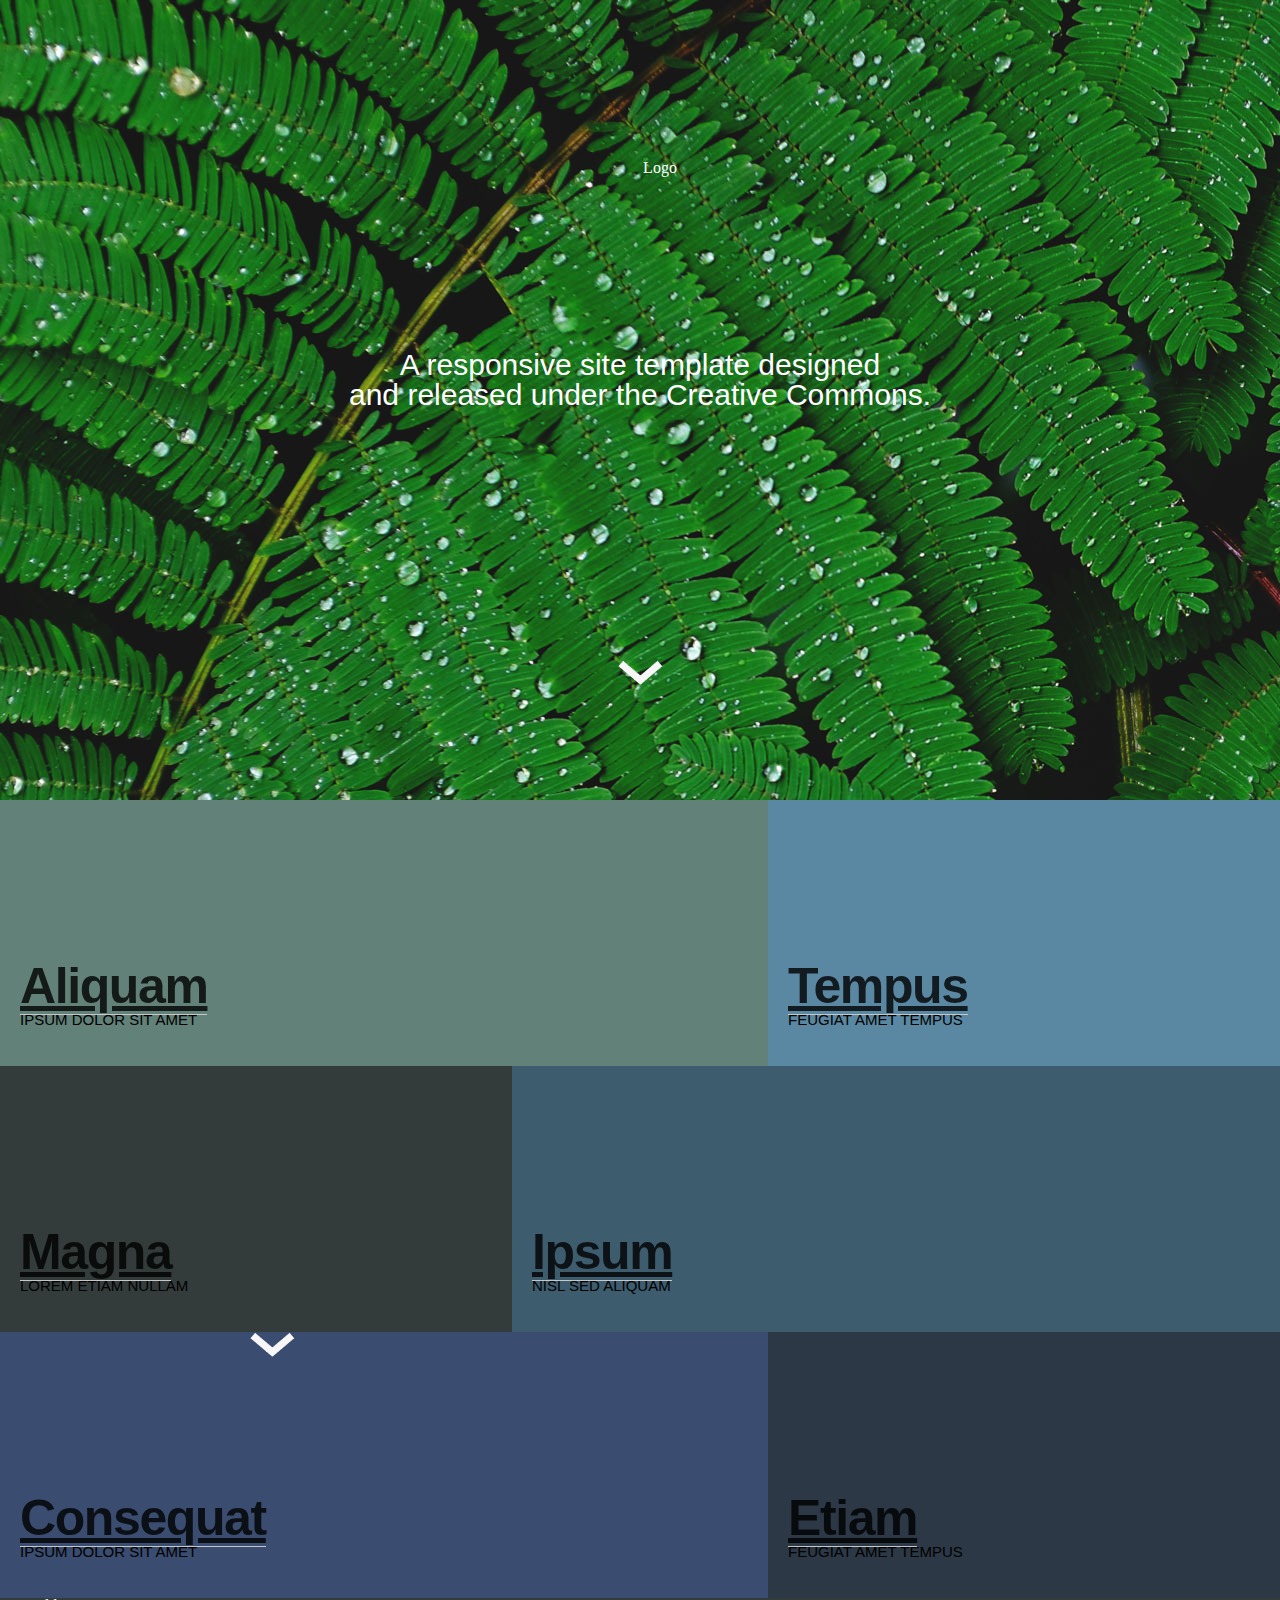
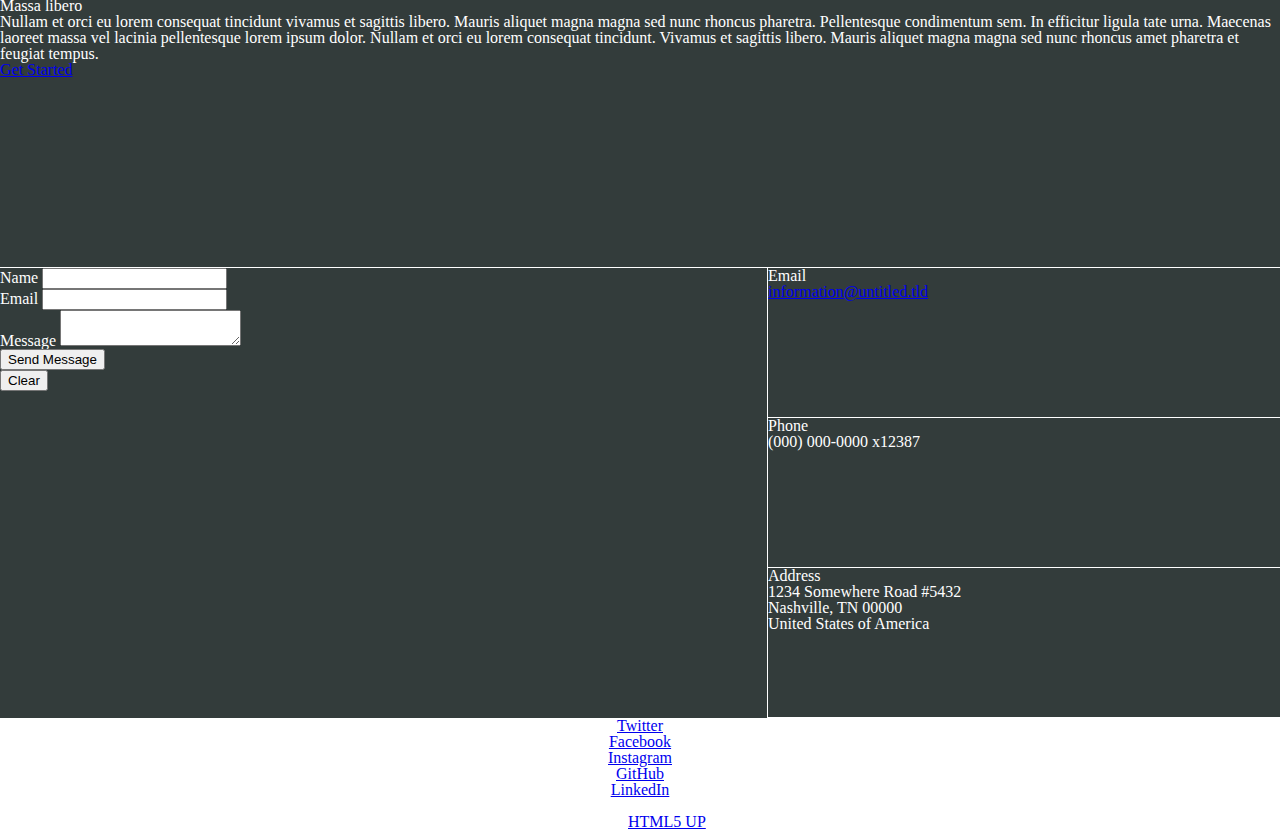
==== index.html @ 09686b2f "changed info and contact" ====
<!DOCTYPE HTML>
<!--
	Forty by HTML5 UP
	html5up.net | @ajlkn
	Free for personal and commercial use under the CCA 3.0 license (html5up.net/license)
-->
<html>
	<head>
		<title>index</title>

		
		<link rel="stylesheet" href="assets/css/main.css" />
		
	</head>
	<body>

		<!-- Wrapper -->
			<div id="wrapper">

				<!-- Banner -->
					<div class='home'>
					
					<section id="banner">
						<div class="inner">
							<header class="major">
								<h1>Logo</h1>
							</header>
							<div class="content">
								<p>A responsive site template designed <br />
								and released under the Creative Commons.</p>
								
							</div>
							<div class="arrow">
								<a href="#portfolio"><img src="assets/images/arrow.png" alt="arrow" style="width:45px;"></a>
							</div>
						</div>
					</section>
					</div>

				<!-- Main -->
					<div id="main">

						<!-- One -->
						
							<section id="one" class="tiles">
								<article >
									<div id="portfolio" class="image01 large">
									<header class="major">
										<h3><a href="landing.html" class="link">Aliquam</a></h3>
										<p>Ipsum dolor sit amet</p>
									</header>
									</div>
								</article>
								<article>
									<div class="image02 small">
									<header class="major">
										<h3><a href="landing.html" class="link">Tempus</a></h3>
										<p>feugiat amet tempus</p>
									</header>
									</div>
								</article>
								<article>
									<div class="image03 small">
									<header class="major">
										<h3><a href="landing.html" class="link">Magna</a></h3>
										<p>Lorem etiam nullam</p>
									</header>
									</div>
								</article>
								<article>
									<div class="image04 large">
									<header class="major">
										<h3><a href="landing.html" class="link">Ipsum</a></h3>
										<p>Nisl sed aliquam</p>
									</header>
									</div>
								</article>
								<article>
									<div class="image05 large">
									<header class="major">
										<h3><a href="landing.html" class="link">Consequat</a></h3>
										<p>Ipsum dolor sit amet</p>
									</header>
									<div class="arrow-portfolio">
										<a href="#contact"><img src="assets/images/arrow.png" alt="arrow" style="width:45px;"></a>
									</div>
									</div>
								</article>
								<article>
									<div class="image06 small">
									<header class="major">
										<h3><a href="landing.html" class="link">Etiam</a></h3>
										<p>Feugiat amet tempus</p>
									</header>
									</div>

								</article>
							</section>
						

						<!-- Two -->
							<section class="info">
								<div >
									<header>
										<h2 id="contact">Massa libero</h2>
									</header>
									<p id="contact">Nullam et orci eu lorem consequat tincidunt vivamus et sagittis libero. Mauris aliquet magna magna sed nunc rhoncus pharetra. Pellentesque condimentum sem. In efficitur ligula tate urna. Maecenas laoreet massa vel lacinia pellentesque lorem ipsum dolor. Nullam et orci eu lorem consequat tincidunt. Vivamus et sagittis libero. Mauris aliquet magna magna sed nunc rhoncus amet pharetra et feugiat tempus.</p>
									<ul class="actions">
										<li><a href="landing.html" class="button next">Get Started</a></li>
									</ul>
								</div>
							</section>

					</div>

				<!-- Contact -->
					<section >
						<div>
							<section id="contact">
								<div class="contact">
									<form method="post" action="#">
										<div class="field half first">
											<label for="name">Name</label>
											<input type="text" name="name" id="name" />
										</div>
										<div class="field half">
											<label for="email">Email</label>
											<input type="text" name="email" id="email" />
										</div>
										<div class="field">
											<label for="message">Message</label>
											<textarea name="message" id="message"></textarea>
										</div>
										<ul class="actions">
											<li><input type="submit" value="Send Message" class="special" /></li>
											<li><input type="reset" value="Clear" /></li>
										</ul>
									</form>
								</div>
							</section>
							<section class="split">
								<section>
									<div class="contact-method">
										<span class="icon alt fa-envelope"></span>
										<h3>Email</h3>
										<a href="#">information@untitled.tld</a>
									</div>
								</section>
								<section>
									<div class="contact-method">
										<span class="icon alt fa-phone"></span>
										<h3>Phone</h3>
										<span>(000) 000-0000 x12387</span>
									</div>
								</section>
								<section>
									<div class="contact-method">
										<span class="icon alt fa-home"></span>
										<h3>Address</h3>
										<span>1234 Somewhere Road #5432<br />
										Nashville, TN 00000<br />
										United States of America</span>
									</div>
								</section>
							</section>
						</div>
					</section>

				<!-- Footer -->
					<footer id="footer">
						<div class="inner">
							<ul class="icons">
								<li><a href="#" class="icon alt fa-twitter"><span class="label">Twitter</span></a></li>
								<li><a href="#" class="icon alt fa-facebook"><span class="label">Facebook</span></a></li>
								<li><a href="#" class="icon alt fa-instagram"><span class="label">Instagram</span></a></li>
								<li><a href="#" class="icon alt fa-github"><span class="label">GitHub</span></a></li>
								<li><a href="#" class="icon alt fa-linkedin"><span class="label">LinkedIn</span></a></li>
							</ul>
							<ul class="copyright">
								<li>&copy; Untitled</li><li>Design: <a href="https://html5up.net">HTML5 UP</a></li>
							</ul>
						</div>
					</footer>

			</div>

		<!-- Scripts -->
			<script src="assets/js/jquery.min.js"></script>
			<script src="assets/js/jquery.scrolly.min.js"></script>
			<script src="assets/js/jquery.scrollex.min.js"></script>
			<script src="assets/js/skel.min.js"></script>
			<script src="assets/js/util.js"></script>
			<!--[if lte IE 8]><script src="assets/js/ie/respond.min.js"></script><![endif]-->
			<script src="assets/js/main.js"></script>

	</body>
</html>
---- assets/css/main.css ----
html, body, div, span, applet, object, iframe, h1, h2, h3, h4, h5, h6, p, blockquote, pre, a, abbr, acronym, address, big, cite, code, del, dfn, em, img, ins, kbd, q, s, samp, small, strike, strong, sub, sup, tt, var, b, u, i, center, dl, dt, dd, ol, ul, li, fieldset, form, label, legend, table, caption, tbody, tfoot, thead, tr, th, td, article, aside, canvas, details, embed, figure, figcaption, footer, header, hgroup, menu, nav, output, ruby, section, summary, time, mark, audio, video {
		margin: 0;
		padding: 0;
		border: 0;
		font-size: 100%;
		font: inherit;
		
	}

	article, aside, details, figcaption, figure, footer, header, hgroup, menu, nav, section {
		display: block;
	}

	body {
		line-height: 1;

	}

	ol, ul {
		list-style: none;
	}

	blockquote, q {
		quotes: none;
	}

	blockquote:before, blockquote:after, q:before, q:after {
		content: '';
		content: none;
	}

	table {
		border-collapse: collapse;
		border-spacing: 0;
	}
	.home {
		width: 100%;
		height:800px;
		float:left;
		background-image:url("../images/pichome.jpg")
	}

	.small{
		width:40%;
		position: relative; 
				float: left;
		height:266px;
   }
   .major { 
   position: absolute; 
   top: 140px;  
   width: 100%; 
}
	.large{
		width:60%;
		position: relative;
				float: left;
		height:266px;
	}
	.major .link{
	font-family: "Lucida Grande","Lucida Sans Unicode","Lucida Sans",Geneva,Arial,sans-serif;
    font-weight: 600;
    font-size: 50px;
    line-height: 1.04;
    letter-spacing: -.028em;
    border-bottom: solid 1px #C7C7C7;
    color: rgba(0,0,0,.8);
    
	}
	.major{
		 margin: 20px 0px 20px 20px;
	}
	.major p {
		font-family: "Lucida Grande","Lucida Sans Unicode","Lucida Sans",Geneva,Arial,sans-serif;
		text-transform: uppercase;
		font-size:15px;
		padding-bottom: 20px;

	}
	.image {
		background-color: #3B8686;
	}
	.image01:hover {
		background-image:url("../images/pic01.jpg");
	}
    .inner{
    	color:white;
    	text-align: center;

    }
    .content{
    	font-family: "Lucida Grande","Lucida Sans Unicode","Lucida Sans",Geneva,Arial,sans-serif;
    	padding-top:350px;
    	font-size:30px;
    }

	.arrow {
	padding-top:250px;

	}
	.arrow-portfolio {
	padding-left:250px;

	}


	.image01 {
	background-color: #628179;
	}
	.image01:hover {
		background-image:url("../images/pic01.jpg");
	}

	.image02 {
	background-color: #5A88A2;
	}
	.image02:hover {
		background-image:url("../images/pic02.jpg");
		}

	.image03 {
	background-color: #333C3B;
	}
	.image03:hover {
		background-image:url("../images/pic03.jpg");
		}

	.image04 {
	background-color: #3D5C6E;
	}
	.image04:hover {
		background-image:url("../images/pic04.jpg");
		}

	.image05 {
	background-color: #3A4C6F;
	}
	.image05:hover {
		background-image:url("../images/pic05.jpg");
		}

	.image06 {
	background-color: #2C3845;
	}
	.image06:hover {
		background-image:url("../images/pic06.jpg");
		}
	.info{
		box-sizing: border-box;
		width: 100%;
		height: 270px;
		background-color: #333C3B;
		float:left;
		color:white;
		border-bottom: 1px solid white;
	}
	.contact{
		box-sizing: border-box;
		width: 60%;
		height: 450px;
		background-color: #333C3B;
		float:left;
		color:white;
		border-right: 1px solid white;
	}
	.contact-method{
		box-sizing: border-box;
		width: 40%;
		height: 150px;
		background-color: #333C3B;
		float:left;
		color:white;
		border-bottom: 1px solid white;

	}
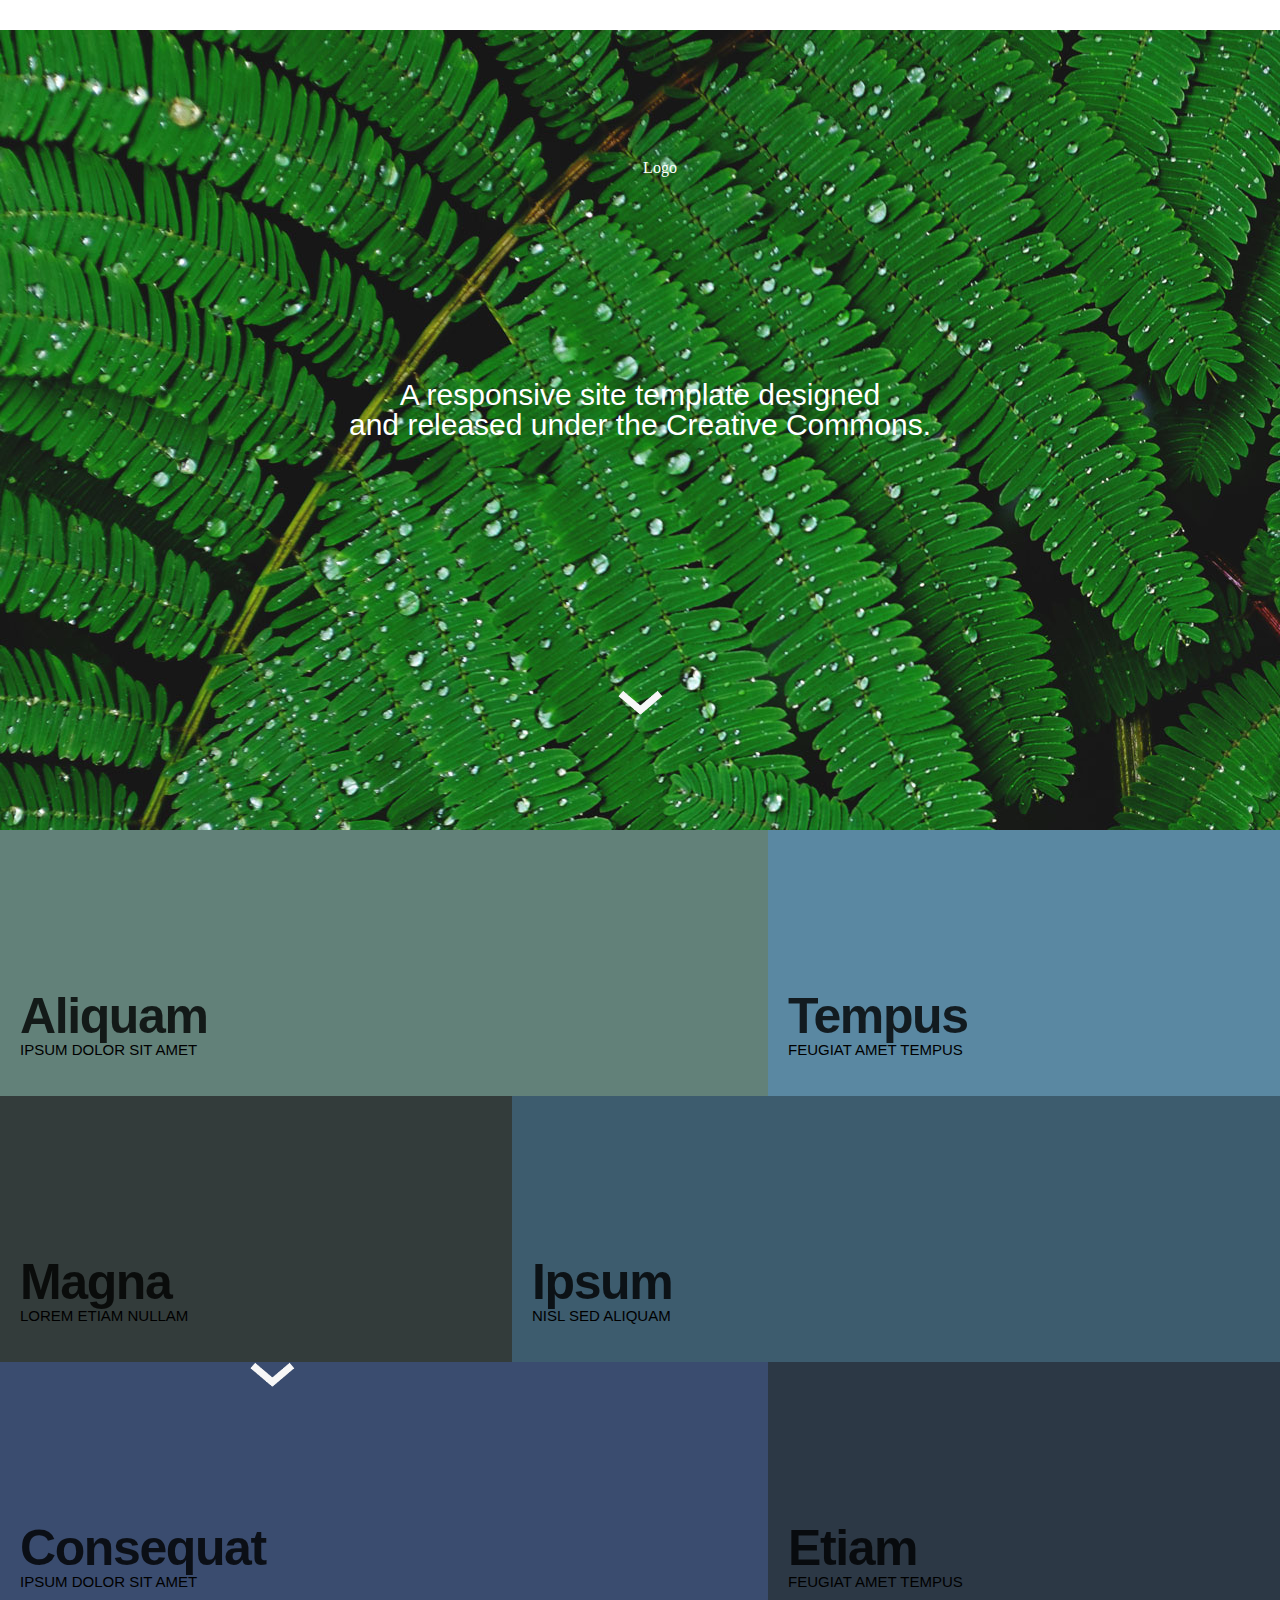
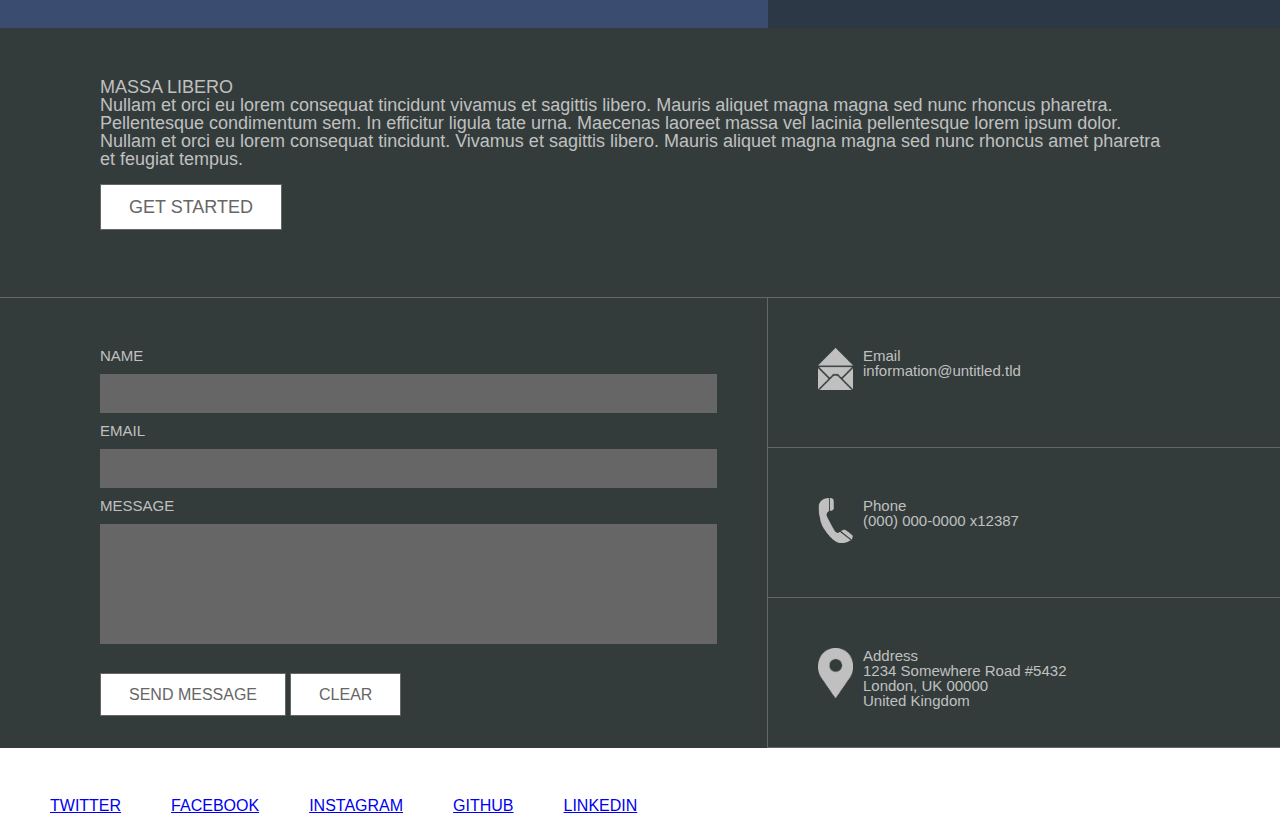
==== commit 6a70eb12: "changed info/contact" ====
--- a/index.html
+++ b/index.html
@@ -120,20 +120,20 @@
 								<div class="contact">
 									<form method="post" action="#">
 										<div class="field half first">
-											<label for="name">Name</label>
+											<label for="name">Name</label><br>
 											<input type="text" name="name" id="name" />
 										</div>
 										<div class="field half">
-											<label for="email">Email</label>
+											<label for="email">Email</label><br>
 											<input type="text" name="email" id="email" />
 										</div>
 										<div class="field">
-											<label for="message">Message</label>
+											<label for="message">Message</label><br>
 											<textarea name="message" id="message"></textarea>
 										</div>
 										<ul class="actions">
-											<li><input type="submit" value="Send Message" class="special" /></li>
-											<li><input type="reset" value="Clear" /></li>
+											<li ><a href="landing.html" class="button">Send Message</a></li>
+											<li ><a href="landing.html" class="button">Clear</a></li>
 										</ul>
 									</form>
 								</div>
@@ -141,25 +141,25 @@
 							<section class="split">
 								<section>
 									<div class="contact-method">
-										<span class="icon alt fa-envelope"></span>
-										<h3>Email</h3>
-										<a href="#">information@untitled.tld</a>
+										<div class="icon envelop"><img src="assets/images/icon/mail.png" alt="envelope" style="width:35px;"></div>
+										<div class="adress">Email<br />
+										<a href="#">information@untitled.tld</a></div>
 									</div>
 								</section>
 								<section>
 									<div class="contact-method">
-										<span class="icon alt fa-phone"></span>
-										<h3>Phone</h3>
-										<span>(000) 000-0000 x12387</span>
+										<div class="icon phone"><img src="assets/images/icon/telephone.png" alt="phone" style="width:35px;"></div>
+										<h3 class="adress">Phone<br />
+										(000) 000-0000 x12387</div>
 									</div>
 								</section>
 								<section>
 									<div class="contact-method">
-										<span class="icon alt fa-home"></span>
-										<h3>Address</h3>
-										<span>1234 Somewhere Road #5432<br />
-										Nashville, TN 00000<br />
-										United States of America</span>
+										<div class="icon spot"><img src="assets/images/icon/adress.png" alt="spot" style="width:35px;"></div>
+										<div class="adress">Address<br />
+										1234 Somewhere Road #5432<br />
+										London, UK 00000<br />
+										United Kingdom</div>
 									</div>
 								</section>
 							</section>
@@ -175,9 +175,6 @@
 								<li><a href="#" class="icon alt fa-instagram"><span class="label">Instagram</span></a></li>
 								<li><a href="#" class="icon alt fa-github"><span class="label">GitHub</span></a></li>
 								<li><a href="#" class="icon alt fa-linkedin"><span class="label">LinkedIn</span></a></li>
-							</ul>
-							<ul class="copyright">
-								<li>&copy; Untitled</li><li>Design: <a href="https://html5up.net">HTML5 UP</a></li>
 							</ul>
 						</div>
 					</footer>
--- a/assets/css/main.css
+++ b/assets/css/main.css
@@ -40,21 +40,21 @@
 		background-image:url("../images/pichome.jpg")
 	}
 
-	.small{
+.small{
 		width:40%;
 		position: relative; 
 				float: left;
 		height:266px;
    }
-   .major { 
+.major { 
    position: absolute; 
    top: 140px;  
    width: 100%; 
 }
-	.large{
+.large{
 		width:60%;
 		position: relative;
-				float: left;
+		float: left;
 		height:266px;
 	}
 	.major .link{
@@ -63,8 +63,8 @@
     font-size: 50px;
     line-height: 1.04;
     letter-spacing: -.028em;
-    border-bottom: solid 1px #C7C7C7;
     color: rgba(0,0,0,.8);
+     text-decoration:none;
     
 	}
 	.major{
@@ -118,58 +118,141 @@
 		background-image:url("../images/pic02.jpg");
 		}
 
-	.image03 {
+.image03 {
 	background-color: #333C3B;
 	}
-	.image03:hover {
+.image03:hover {
 		background-image:url("../images/pic03.jpg");
 		}
 
-	.image04 {
+.image04 {
 	background-color: #3D5C6E;
 	}
-	.image04:hover {
+.image04:hover {
 		background-image:url("../images/pic04.jpg");
 		}
 
-	.image05 {
+.image05 {
 	background-color: #3A4C6F;
 	}
-	.image05:hover {
+.image05:hover {
 		background-image:url("../images/pic05.jpg");
 		}
 
-	.image06 {
+.image06 {
 	background-color: #2C3845;
 	}
-	.image06:hover {
+.image06:hover {
 		background-image:url("../images/pic06.jpg");
 		}
-	.info{
+.info{
 		box-sizing: border-box;
 		width: 100%;
 		height: 270px;
 		background-color: #333C3B;
 		float:left;
-		color:white;
-		border-bottom: 1px solid white;
-	}
-	.contact{
+		color:#C0C0C0;
+		border-bottom: 1px solid #666666;
+		text-align: left;
+		font-family: "Lucida Grande","Lucida Sans Unicode","Lucida Sans",Geneva,Arial,sans-serif;
+		font-size:18px;
+		padding:50px 100px 0px 100px;
+
+	}
+.info h2{
+		text-transform: uppercase;
+	}
+.contact{
 		box-sizing: border-box;
 		width: 60%;
 		height: 450px;
 		background-color: #333C3B;
 		float:left;
-		color:white;
-		border-right: 1px solid white;
-	}
-	.contact-method{
+		color:#C0C0C0;
+		border-right: 1px solid #666666;
+
+		padding:50px 50px 0px 100px;
+	}
+
+input[type=text] {
+    width: 100%;
+    padding: 10px 20px;
+    margin: 10px 0;
+    box-sizing: border-box;
+    background-color: #666666;
+    border: 2px solid #666666;
+    color: white;
+
+	}
+label{
+	font-family: "Lucida Grande","Lucida Sans Unicode","Lucida Sans",Geneva,Arial,sans-serif;
+	font-size:15px;
+	text-transform: uppercase;
+	text-align: center;
+	}
+
+
+textarea {
+    width: 100%;
+    height: 120px;
+    padding: 12px 20px;
+    box-sizing: border-box;
+    border: 2px solid #666666;
+    background-color: #666666;
+    resize: none;
+    color: white;
+    margin: 10px 0;
+	}
+
+.contact-method{
 		box-sizing: border-box;
 		width: 40%;
 		height: 150px;
 		background-color: #333C3B;
 		float:left;
-		color:white;
-		border-bottom: 1px solid white;
-
-	}+		border-bottom: 1px solid #666666;	
+	}
+
+.icon {
+	display: inline;
+	padding-left:50px;
+	padding-top:50px;
+	float:left;
+	}
+.adress{
+		font-family: "Lucida Grande","Lucida Sans Unicode","Lucida Sans",Geneva,Arial,sans-serif;
+		padding-right:100px;
+		font-size:15px;
+		float:left;
+		color:#C0C0C0;
+		padding-left:10px;
+		padding-top:50px;
+		
+	}
+.adress a{
+	text-decoration:none;
+	color: #C0C0C0;
+}
+
+.button{
+	background-color:white;
+	text-decoration:none;
+	color:#666666;
+	padding: 12px 28px;
+	text-align: right;
+	margin-top: 10px;
+	border: 1px solid #666666;
+}
+.button:hover {
+    background-color: #666666;
+    color: white;
+}
+li{
+	display: inline;
+	font-family: "Lucida Grande","Lucida Sans Unicode","Lucida Sans",Geneva,Arial,sans-serif;
+	text-transform: uppercase;
+	margin-top: 10px;
+}
+ul {
+	margin-top: 30px;
+}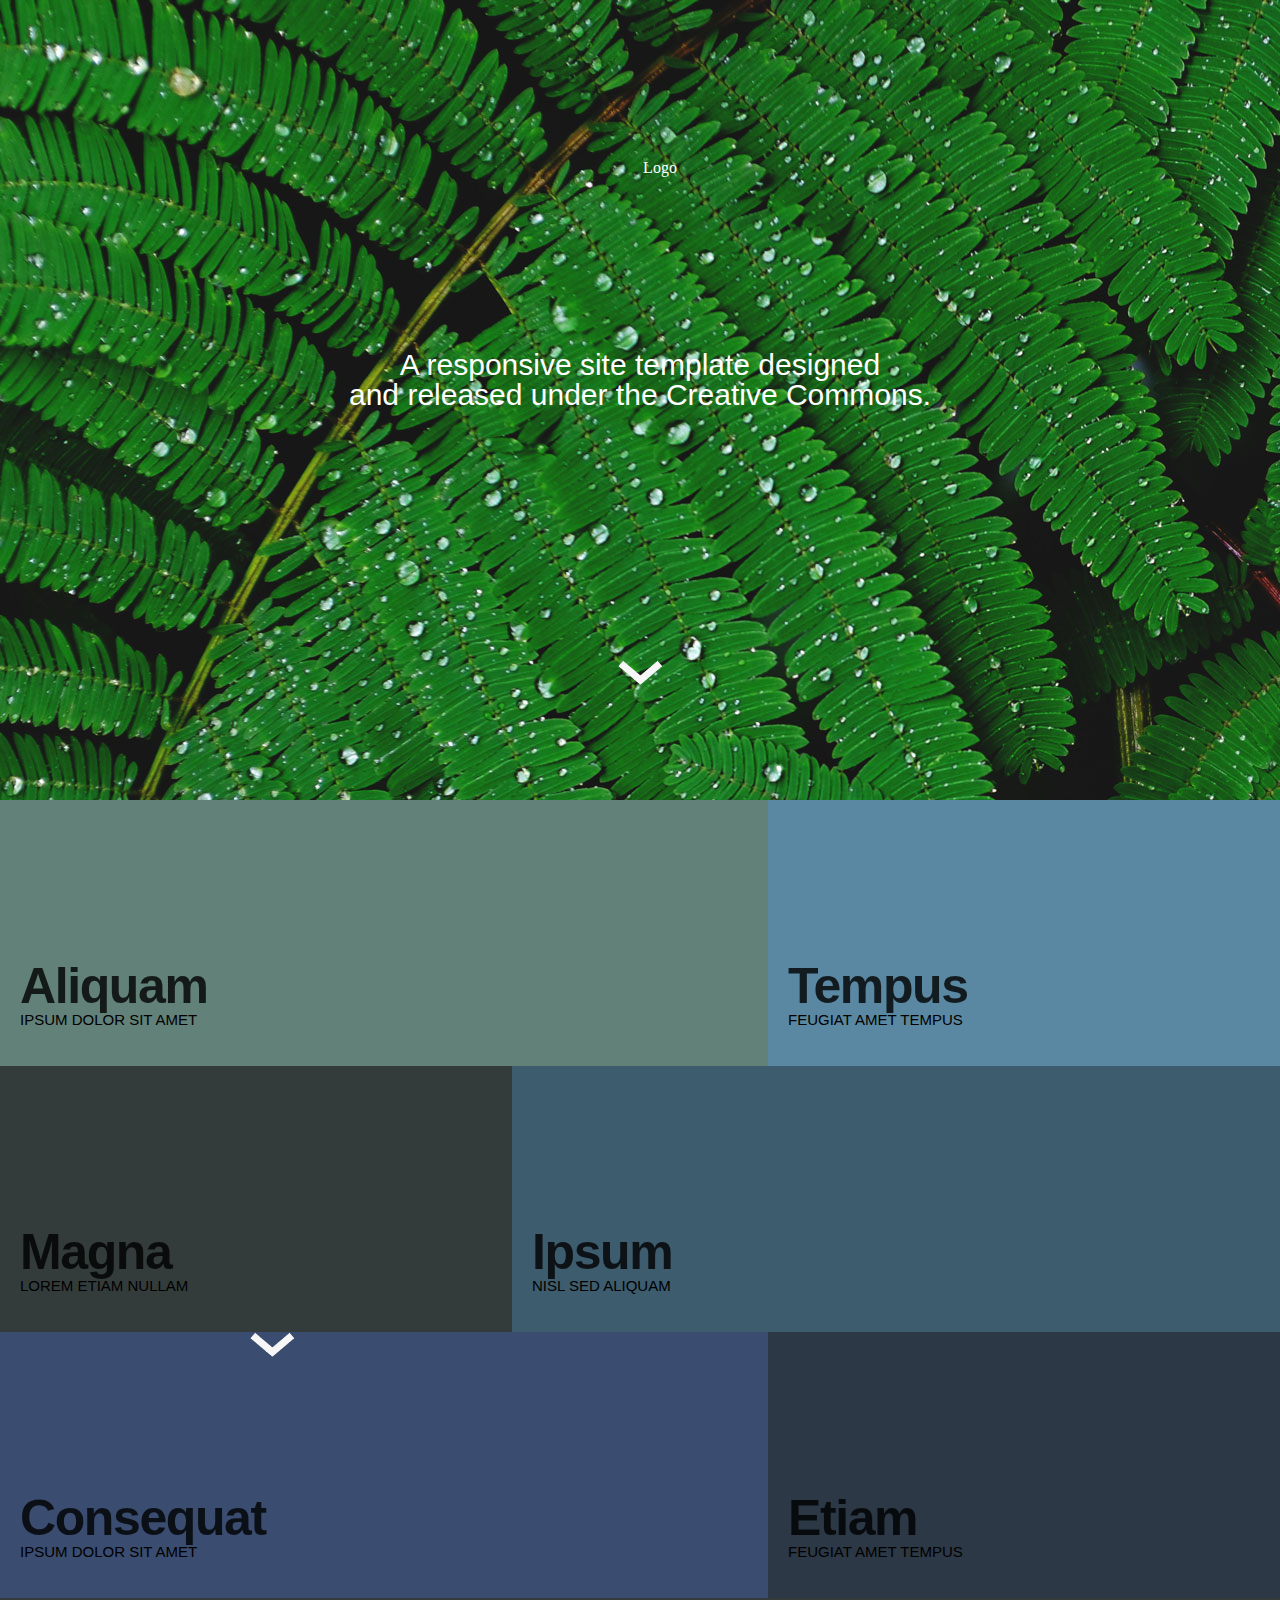
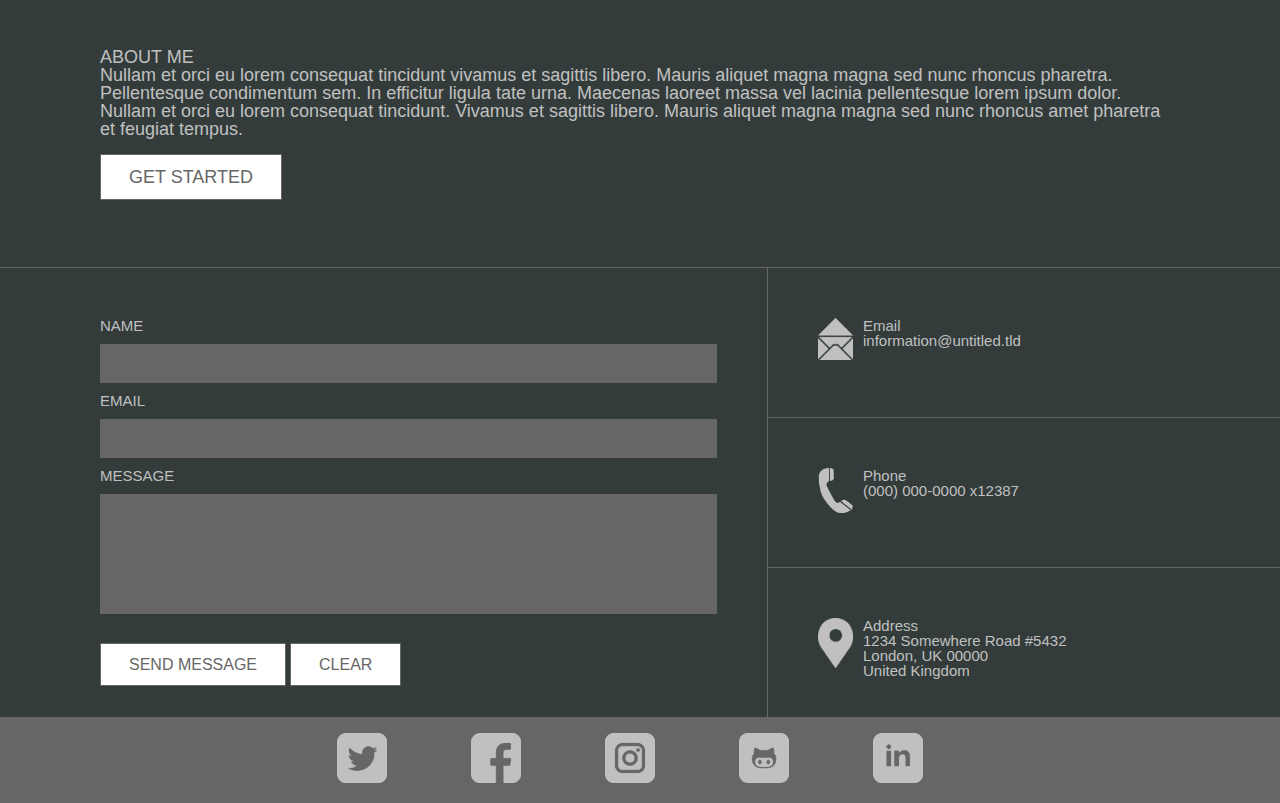
==== commit 293db7f2: "icon footer" ====
--- a/index.html
+++ b/index.html
@@ -102,7 +102,7 @@
 							<section class="info">
 								<div >
 									<header>
-										<h2 id="contact">Massa libero</h2>
+										<h2 id="contact">About me</h2>
 									</header>
 									<p id="contact">Nullam et orci eu lorem consequat tincidunt vivamus et sagittis libero. Mauris aliquet magna magna sed nunc rhoncus pharetra. Pellentesque condimentum sem. In efficitur ligula tate urna. Maecenas laoreet massa vel lacinia pellentesque lorem ipsum dolor. Nullam et orci eu lorem consequat tincidunt. Vivamus et sagittis libero. Mauris aliquet magna magna sed nunc rhoncus amet pharetra et feugiat tempus.</p>
 									<ul class="actions">
@@ -167,14 +167,14 @@
 					</section>
 
 				<!-- Footer -->
-					<footer id="footer">
+					<footer class="footer">
 						<div class="inner">
 							<ul class="icons">
-								<li><a href="#" class="icon alt fa-twitter"><span class="label">Twitter</span></a></li>
-								<li><a href="#" class="icon alt fa-facebook"><span class="label">Facebook</span></a></li>
-								<li><a href="#" class="icon alt fa-instagram"><span class="label">Instagram</span></a></li>
-								<li><a href="#" class="icon alt fa-github"><span class="label">GitHub</span></a></li>
-								<li><a href="#" class="icon alt fa-linkedin"><span class="label">LinkedIn</span></a></li>
+								<li><a href="#" class="twitter"><img src="assets/images/icon/twitter.png" alt="twitter" style="width:50px;"></a></li>
+								<li><a href="#" class="facebook"><img src="assets/images/icon/facebook.png" alt="facebook" style="width:50px;"></a></li>
+								<li><a href="#" class="instagram"><img src="assets/images/icon/instagram.png" alt="instagram" style="width:50px;"></a></li>
+								<li><a href="#" class="github"><img src="assets/images/icon/github.png" alt="github" style="width:50px;"></a></li>
+								<li><a href="#" class="linkedin"><img src="assets/images/icon/linkedin.png" alt="linkedin" style="width:50px;"></a></li>
 							</ul>
 						</div>
 					</footer>
--- a/assets/css/main.css
+++ b/assets/css/main.css
@@ -40,18 +40,18 @@
 		background-image:url("../images/pichome.jpg")
 	}
 
-.small{
+	.small{
 		width:40%;
 		position: relative; 
 				float: left;
 		height:266px;
    }
-.major { 
+	.major { 
    position: absolute; 
    top: 140px;  
    width: 100%; 
-}
-.large{
+	}
+	.large{
 		width:60%;
 		position: relative;
 		float: left;
@@ -118,34 +118,34 @@
 		background-image:url("../images/pic02.jpg");
 		}
 
-.image03 {
+	.image03 {
 	background-color: #333C3B;
 	}
-.image03:hover {
+	.image03:hover {
 		background-image:url("../images/pic03.jpg");
 		}
 
-.image04 {
+	.image04 {
 	background-color: #3D5C6E;
 	}
-.image04:hover {
+	.image04:hover {
 		background-image:url("../images/pic04.jpg");
 		}
 
-.image05 {
+	.image05 {
 	background-color: #3A4C6F;
 	}
-.image05:hover {
+	.image05:hover {
 		background-image:url("../images/pic05.jpg");
 		}
 
-.image06 {
+	.image06 {
 	background-color: #2C3845;
 	}
-.image06:hover {
+	.image06:hover {
 		background-image:url("../images/pic06.jpg");
 		}
-.info{
+	.info{
 		box-sizing: border-box;
 		width: 100%;
 		height: 270px;
@@ -159,10 +159,10 @@
 		padding:50px 100px 0px 100px;
 
 	}
-.info h2{
+	.info h2{
 		text-transform: uppercase;
 	}
-.contact{
+	.contact{
 		box-sizing: border-box;
 		width: 60%;
 		height: 450px;
@@ -170,11 +170,11 @@
 		float:left;
 		color:#C0C0C0;
 		border-right: 1px solid #666666;
-
+		border-bottom: 1px solid #666666;
 		padding:50px 50px 0px 100px;
 	}
 
-input[type=text] {
+	input[type=text] {
     width: 100%;
     padding: 10px 20px;
     margin: 10px 0;
@@ -184,7 +184,7 @@
     color: white;
 
 	}
-label{
+	label{
 	font-family: "Lucida Grande","Lucida Sans Unicode","Lucida Sans",Geneva,Arial,sans-serif;
 	font-size:15px;
 	text-transform: uppercase;
@@ -192,7 +192,7 @@
 	}
 
 
-textarea {
+	textarea {
     width: 100%;
     height: 120px;
     padding: 12px 20px;
@@ -204,7 +204,7 @@
     margin: 10px 0;
 	}
 
-.contact-method{
+	.contact-method{
 		box-sizing: border-box;
 		width: 40%;
 		height: 150px;
@@ -213,13 +213,13 @@
 		border-bottom: 1px solid #666666;	
 	}
 
-.icon {
+	.icon {
 	display: inline;
 	padding-left:50px;
 	padding-top:50px;
 	float:left;
 	}
-.adress{
+	.adress{
 		font-family: "Lucida Grande","Lucida Sans Unicode","Lucida Sans",Geneva,Arial,sans-serif;
 		padding-right:100px;
 		font-size:15px;
@@ -229,12 +229,12 @@
 		padding-top:50px;
 		
 	}
-.adress a{
+	.adress a{
 	text-decoration:none;
 	color: #C0C0C0;
-}
-
-.button{
+	}
+
+	.button{
 	background-color:white;
 	text-decoration:none;
 	color:#666666;
@@ -242,17 +242,35 @@
 	text-align: right;
 	margin-top: 10px;
 	border: 1px solid #666666;
-}
-.button:hover {
+	}
+	.button:hover {
     background-color: #666666;
     color: white;
-}
-li{
+	}
+	li{
 	display: inline;
 	font-family: "Lucida Grande","Lucida Sans Unicode","Lucida Sans",Geneva,Arial,sans-serif;
 	text-transform: uppercase;
 	margin-top: 10px;
+	}
+	.actions {
+	margin-top: 30px;
+	}
+	footer ul{
+	float:left;
+	background-color:#666666;
+	height: 70px;
+	width: 100%;
+	padding-top: 15px;
+	}
+	.icons li{
+	padding:10px 50px 10px 30px;
+	text-align: center;
+	margin-top: 10px;
+	}
+	.twitter:hover{
+	background-image: url("../images/icon/twitterhover.png");
 }
-ul {
-	margin-top: 30px;
+.facebook:hover, .facebook:focus{
+	background-position: 0 - 100px;
 }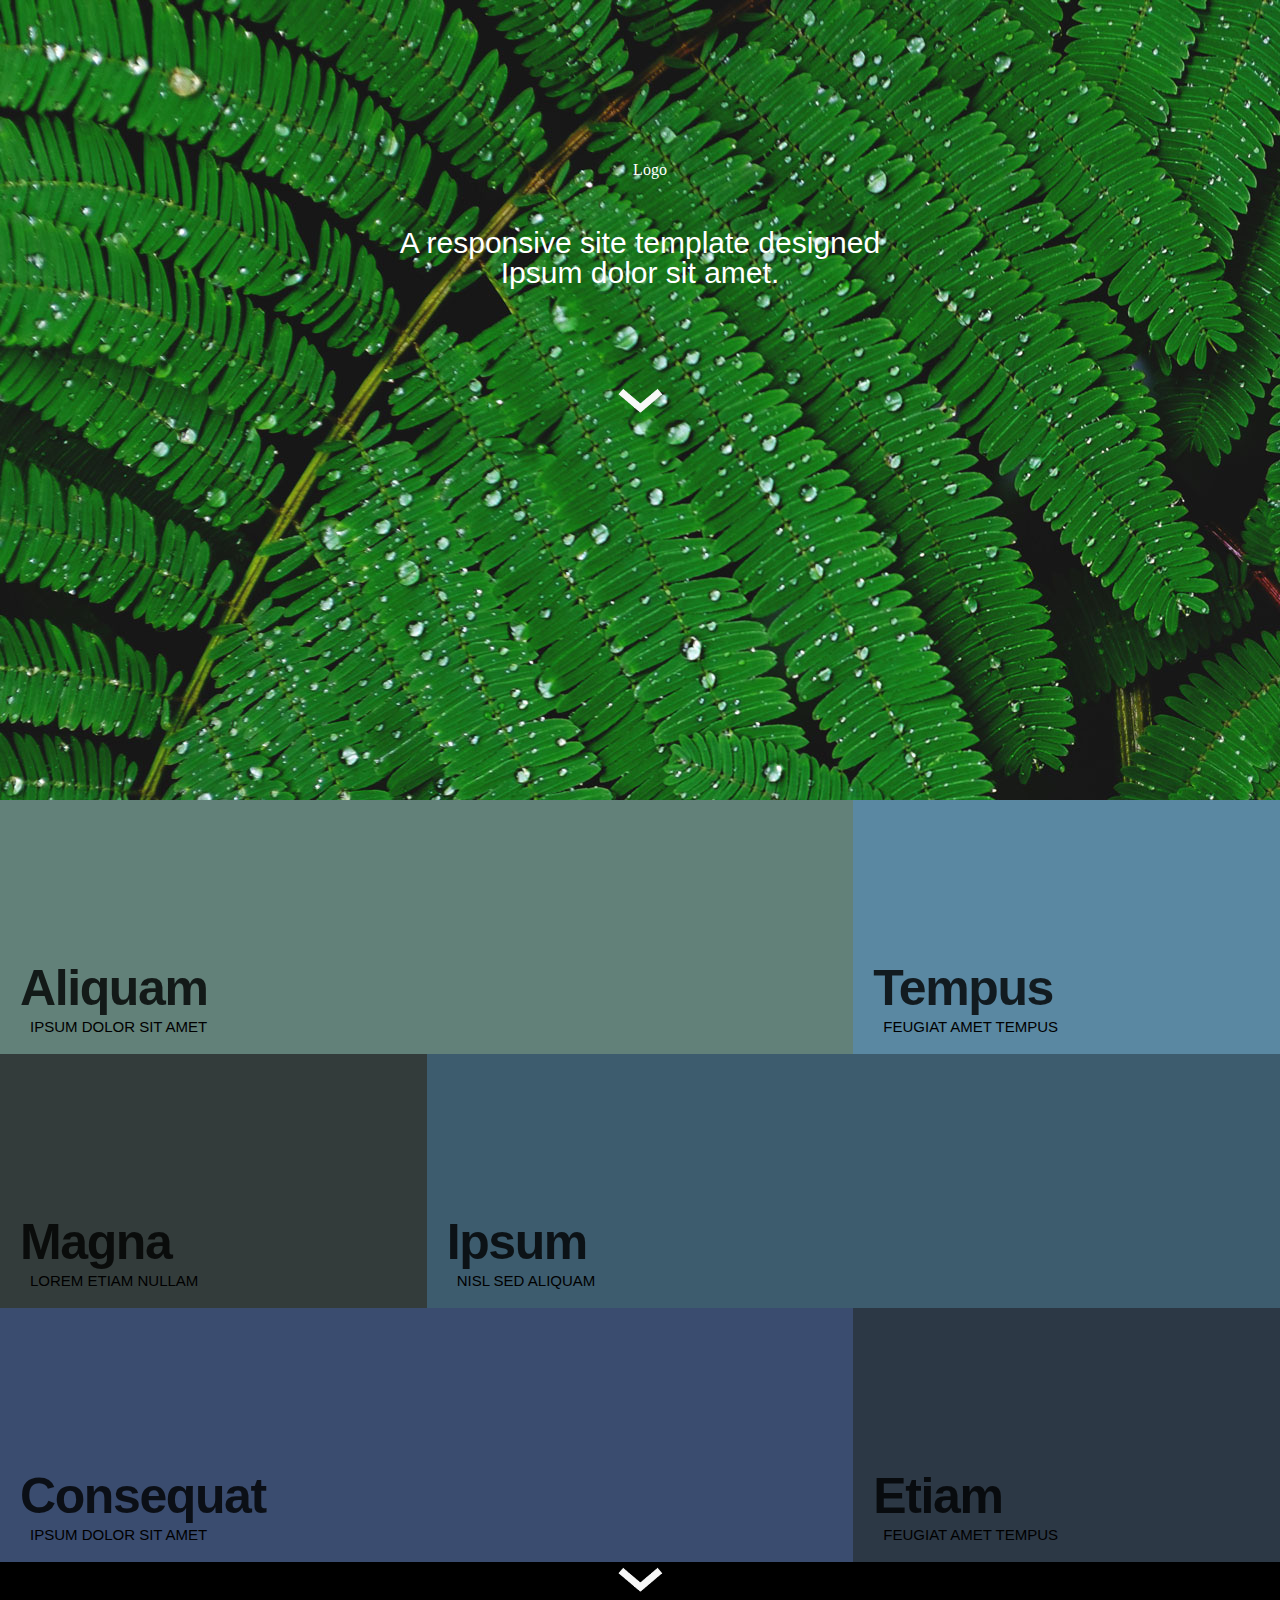
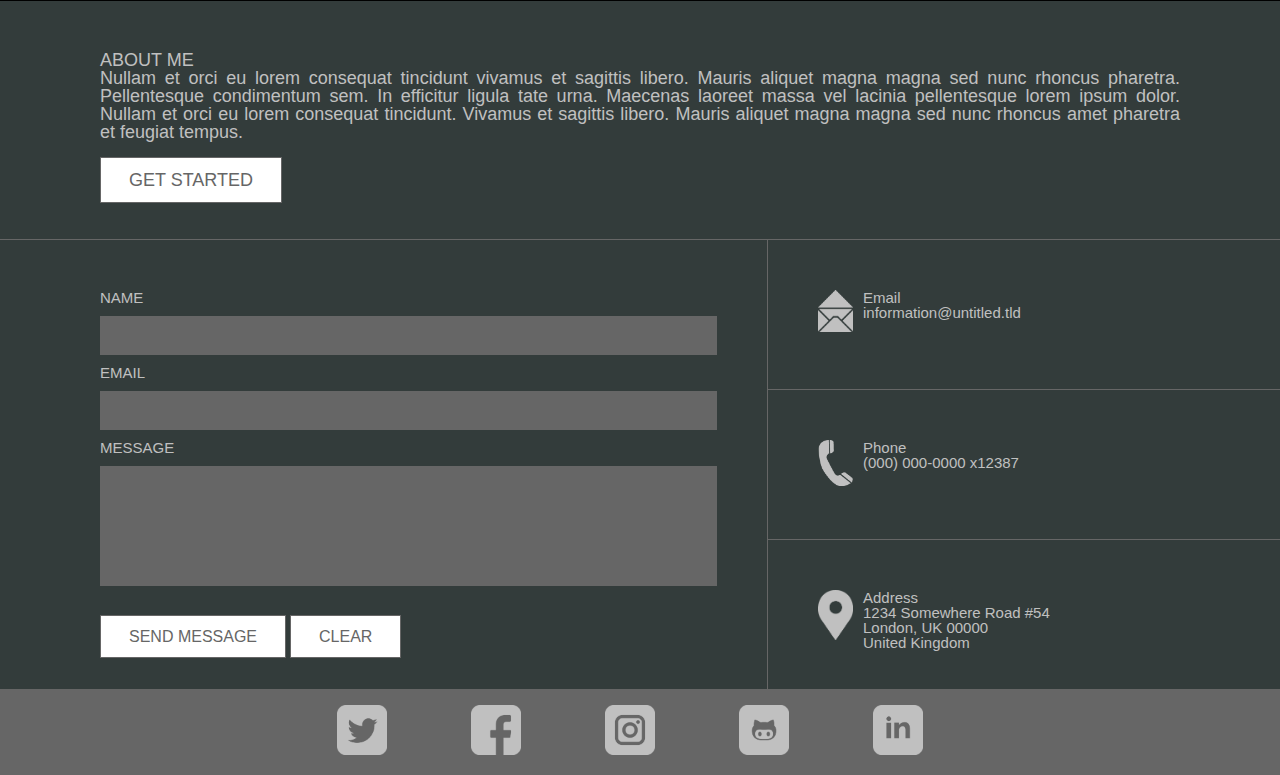
==== commit 594da917: "add flexbox and home page responsive" ====
--- a/index.html
+++ b/index.html
@@ -10,6 +10,10 @@
 
 		
 		<link rel="stylesheet" href="assets/css/main.css" />
+		<link rel="stylesheet" href="assets/css/footer.css" />
+		<link rel="stylesheet" href="assets/css/grid.css" />
+		
+
 		
 	</head>
 	<body>
@@ -27,7 +31,7 @@
 							</header>
 							<div class="content">
 								<p>A responsive site template designed <br />
-								and released under the Creative Commons.</p>
+								Ipsum dolor sit amet.</p>
 								
 							</div>
 							<div class="arrow">
@@ -43,58 +47,47 @@
 						<!-- One -->
 						
 							<section id="one" class="tiles">
-								<article >
-									<div id="portfolio" class="image01 large">
+
+									<div id="portfolio" class="image01 tiles-wide">
 									<header class="major">
 										<h3><a href="landing.html" class="link">Aliquam</a></h3>
 										<p>Ipsum dolor sit amet</p>
 									</header>
 									</div>
-								</article>
-								<article>
-									<div class="image02 small">
+									<div class="image02">
 									<header class="major">
 										<h3><a href="landing.html" class="link">Tempus</a></h3>
 										<p>feugiat amet tempus</p>
 									</header>
 									</div>
-								</article>
-								<article>
-									<div class="image03 small">
+									<div class="image03">
 									<header class="major">
 										<h3><a href="landing.html" class="link">Magna</a></h3>
 										<p>Lorem etiam nullam</p>
 									</header>
 									</div>
-								</article>
-								<article>
-									<div class="image04 large">
+									<div class="image04 tiles-wide">
 									<header class="major">
 										<h3><a href="landing.html" class="link">Ipsum</a></h3>
 										<p>Nisl sed aliquam</p>
 									</header>
 									</div>
-								</article>
-								<article>
-									<div class="image05 large">
+									<div class="image05 tiles-wide">
 									<header class="major">
 										<h3><a href="landing.html" class="link">Consequat</a></h3>
 										<p>Ipsum dolor sit amet</p>
 									</header>
-									<div class="arrow-portfolio">
-										<a href="#contact"><img src="assets/images/arrow.png" alt="arrow" style="width:45px;"></a>
 									</div>
-									</div>
-								</article>
-								<article>
-									<div class="image06 small">
+									<div class="image06">
 									<header class="major">
 										<h3><a href="landing.html" class="link">Etiam</a></h3>
 										<p>Feugiat amet tempus</p>
 									</header>
 									</div>
+									<div class="arrow-portfolio">
+										<a href="#contact"><img src="assets/images/arrow.png" alt="arrow" style="width:45px;"></a>
+									</div>
 
-								</article>
 							</section>
 						
 
@@ -157,7 +150,7 @@
 									<div class="contact-method">
 										<div class="icon spot"><img src="assets/images/icon/adress.png" alt="spot" style="width:35px;"></div>
 										<div class="adress">Address<br />
-										1234 Somewhere Road #5432<br />
+										1234 Somewhere Road #54<br />
 										London, UK 00000<br />
 										United Kingdom</div>
 									</div>
--- a/assets/css/main.css
+++ b/assets/css/main.css
@@ -33,6 +33,8 @@
 		border-collapse: collapse;
 		border-spacing: 0;
 	}
+
+ 
 	.home {
 		width: 100%;
 		height:800px;
@@ -40,23 +42,22 @@
 		background-image:url("../images/pichome.jpg")
 	}
 
-	.small{
-		width:40%;
-		position: relative; 
-				float: left;
-		height:266px;
-   }
-	.major { 
-   position: absolute; 
-   top: 140px;  
-   width: 100%; 
-	}
-	.large{
-		width:60%;
-		position: relative;
-		float: left;
-		height:266px;
-	}
+.tiles{
+	display: flex;
+	flex-wrap: wrap;
+	clear:both;
+}
+.tiles > div {
+	flex:1 1 33%;
+}
+.tiles .tiles-wide {
+	flex: 2 1 66%;
+}
+
+
+
+
+
 	.major .link{
 	font-family: "Lucida Grande","Lucida Sans Unicode","Lucida Sans",Geneva,Arial,sans-serif;
     font-weight: 600;
@@ -64,25 +65,31 @@
     line-height: 1.04;
     letter-spacing: -.028em;
     color: rgba(0,0,0,.8);
-     text-decoration:none;
+    text-decoration:none;
+ 	padding-right: 20px;
     
 	}
+	@media screen and (max-width: 480px) {
+    .major .link {
+    	font-size: 35px;
+    	padding-right: 30px;
+		}
+    }
 	.major{
-		 margin: 20px 0px 20px 20px;
+		 margin: 162px 0px 0px 20px;
 	}
 	.major p {
 		font-family: "Lucida Grande","Lucida Sans Unicode","Lucida Sans",Geneva,Arial,sans-serif;
 		text-transform: uppercase;
 		font-size:15px;
-		padding-bottom: 20px;
-
-	}
-	.image {
-		background-color: #3B8686;
-	}
-	.image01:hover {
-		background-image:url("../images/pic01.jpg");
-	}
+		padding: 5px 10px 20px ;
+	}
+	@media screen and (max-width: 480px) {
+    .major p {
+    	font-size: 12px;
+		}
+    }
+
     .inner{
     	color:white;
     	text-align: center;
@@ -90,17 +97,18 @@
     }
     .content{
     	font-family: "Lucida Grande","Lucida Sans Unicode","Lucida Sans",Geneva,Arial,sans-serif;
-    	padding-top:350px;
+    	padding-top:50px;
     	font-size:30px;
     }
 
 	.arrow {
-	padding-top:250px;
+	padding-top:100px;
 
 	}
 	.arrow-portfolio {
-	padding-left:250px;
-
+	padding: 5px;
+	background-color: black;
+	text-align: center;
 	}
 
 
@@ -148,7 +156,7 @@
 	.info{
 		box-sizing: border-box;
 		width: 100%;
-		height: 270px;
+		
 		background-color: #333C3B;
 		float:left;
 		color:#C0C0C0;
@@ -156,9 +164,17 @@
 		text-align: left;
 		font-family: "Lucida Grande","Lucida Sans Unicode","Lucida Sans",Geneva,Arial,sans-serif;
 		font-size:18px;
-		padding:50px 100px 0px 100px;
-
-	}
+		padding:50px 100px 50px 100px;
+		text-align: justify;
+
+	}
+	@media screen and (max-width: 750px) {
+    .info{
+    	font-size:15px;
+    	padding:20px 50px 50px 50px;
+    	
+		}
+    }
 	.info h2{
 		text-transform: uppercase;
 	}
@@ -173,6 +189,15 @@
 		border-bottom: 1px solid #666666;
 		padding:50px 50px 0px 100px;
 	}
+	@media screen and (max-width: 750px) {
+    .contact{
+    	font-size:15px;
+    	padding:20px 50px 50px 50px;
+    	width: 100%;
+    	
+
+		}
+    }
 
 	input[type=text] {
     width: 100%;
@@ -190,6 +215,11 @@
 	text-transform: uppercase;
 	text-align: center;
 	}
+	@media screen and (max-width: 750px) {
+    label{
+    	font-size:13px;
+		}
+    }
 
 
 	textarea {
@@ -204,6 +234,8 @@
     margin: 10px 0;
 	}
 
+
+
 	.contact-method{
 		box-sizing: border-box;
 		width: 40%;
@@ -213,21 +245,38 @@
 		border-bottom: 1px solid #666666;	
 	}
 
+	@media screen and (max-width: 750px) {
+    .contact-method{
+    	width: 100%;
+    	height: 80px;
+		}
+    }
+
 	.icon {
 	display: inline;
 	padding-left:50px;
 	padding-top:50px;
 	float:left;
 	}
+	@media screen and (max-width: 750px) {
+    .icon{
+    	padding-top:20px;
+		}
+    }
 	.adress{
 		font-family: "Lucida Grande","Lucida Sans Unicode","Lucida Sans",Geneva,Arial,sans-serif;
-		padding-right:100px;
 		font-size:15px;
 		float:left;
 		color:#C0C0C0;
 		padding-left:10px;
 		padding-top:50px;
 		
+	}
+	@media screen and (max-width: 750px) {
+    .adress{
+    	padding-top:20px;
+    	font-size:13px;
+		}
 	}
 	.adress a{
 	text-decoration:none;
@@ -243,6 +292,12 @@
 	margin-top: 10px;
 	border: 1px solid #666666;
 	}
+	@media screen and (max-width: 750px) {
+    .button{
+    	padding: 12px 15px;
+		}
+    }
+	
 	.button:hover {
     background-color: #666666;
     color: white;
--- a/assets/css/footer.css
+++ b/assets/css/footer.css
@@ -0,0 +1,21 @@
+
+	footer ul{
+	float:left;
+	background-color:#666666;
+	height: 70px;
+	width: 100%;
+	padding-top: 15px;
+	}
+	.icons li{
+	padding:10px 50px 10px 30px;
+	text-align: center;
+	margin-top: 10px;
+	display: inline;
+	margin:auto;
+	}
+
+	.twitter:hover{
+	background-image: url("../images/icon/twitterhover.png");
+	}
+
+
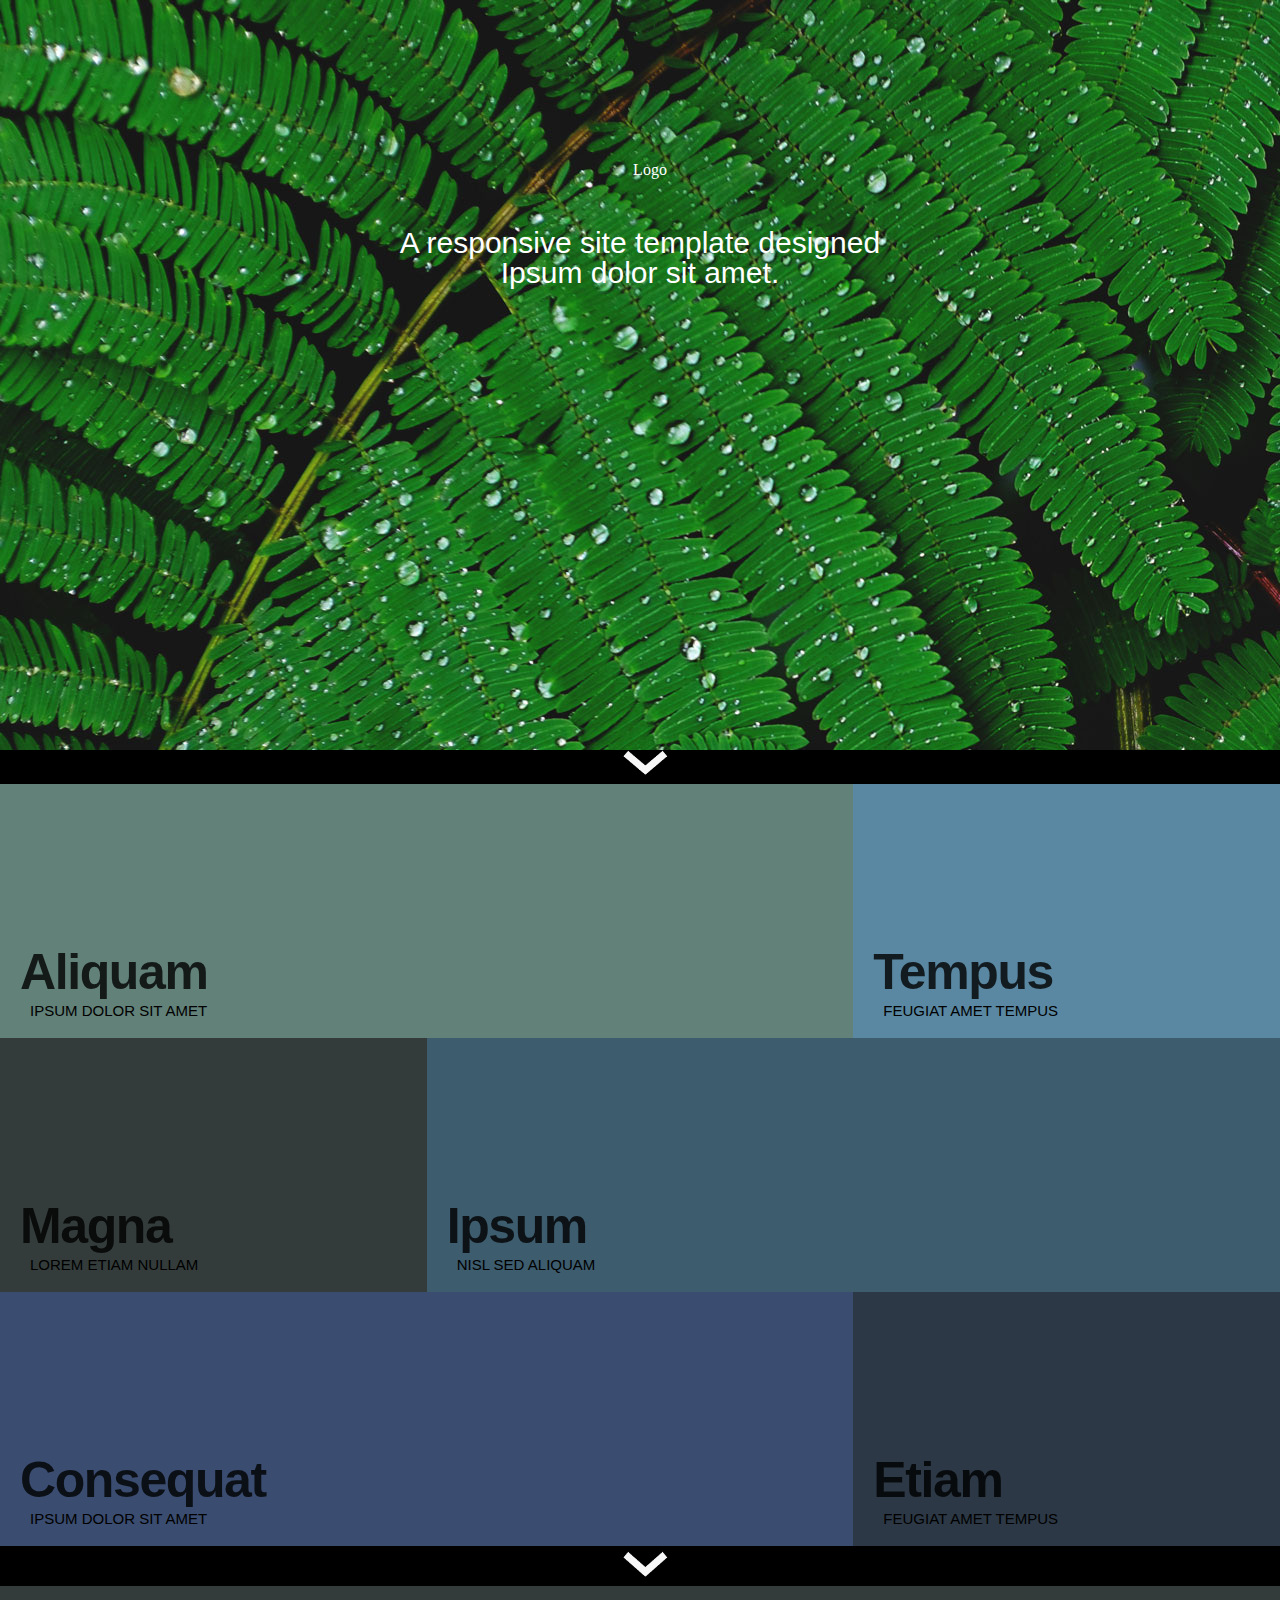
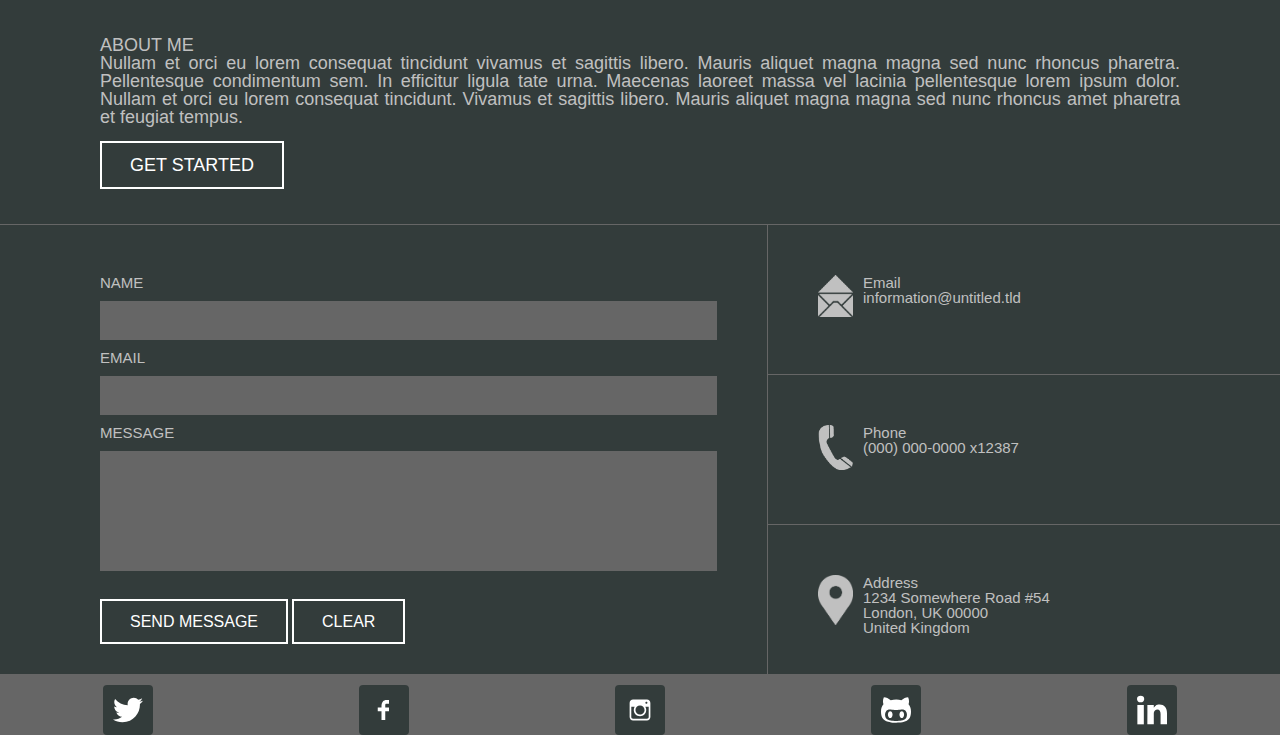
==== commit b3246ef7: "icon on the secon page" ====
--- a/index.html
+++ b/index.html
@@ -12,6 +12,7 @@
 		<link rel="stylesheet" href="assets/css/main.css" />
 		<link rel="stylesheet" href="assets/css/footer.css" />
 		<link rel="stylesheet" href="assets/css/grid.css" />
+		<meta name="viewport" content="width=device-width, initial-scale=1.0">
 		
 
 		
@@ -22,7 +23,8 @@
 			<div id="wrapper">
 
 				<!-- Banner -->
-					<div class='home'>
+					<div>
+						<div class='home'>
 					
 					<section id="banner">
 						<div class="inner">
@@ -32,13 +34,14 @@
 							<div class="content">
 								<p>A responsive site template designed <br />
 								Ipsum dolor sit amet.</p>
-								
-							</div>
-							<div class="arrow">
-								<a href="#portfolio"><img src="assets/images/arrow.png" alt="arrow" style="width:45px;"></a>
 							</div>
 						</div>
+					</div>
+
 					</section>
+					</div>
+					<div class="arrow">
+						<a href="#portfolio"><img src="assets/images/arrow.png" alt="arrow" style="width:45px;"></a>
 					</div>
 
 				<!-- Main -->
@@ -48,37 +51,37 @@
 						
 							<section id="one" class="tiles">
 
-									<div id="portfolio" class="image01 tiles-wide">
+									<div id="portfolio" class="images image01 tiles-wide">
 									<header class="major">
 										<h3><a href="landing.html" class="link">Aliquam</a></h3>
 										<p>Ipsum dolor sit amet</p>
 									</header>
 									</div>
-									<div class="image02">
+									<div class="images image02">
 									<header class="major">
 										<h3><a href="landing.html" class="link">Tempus</a></h3>
 										<p>feugiat amet tempus</p>
 									</header>
 									</div>
-									<div class="image03">
+									<div class="images image03">
 									<header class="major">
 										<h3><a href="landing.html" class="link">Magna</a></h3>
 										<p>Lorem etiam nullam</p>
 									</header>
 									</div>
-									<div class="image04 tiles-wide">
+									<div class="images image04 tiles-wide">
 									<header class="major">
 										<h3><a href="landing.html" class="link">Ipsum</a></h3>
 										<p>Nisl sed aliquam</p>
 									</header>
 									</div>
-									<div class="image05 tiles-wide">
+									<div class="images image05 tiles-wide">
 									<header class="major">
 										<h3><a href="landing.html" class="link">Consequat</a></h3>
 										<p>Ipsum dolor sit amet</p>
 									</header>
 									</div>
-									<div class="image06">
+									<div class="images image06">
 									<header class="major">
 										<h3><a href="landing.html" class="link">Etiam</a></h3>
 										<p>Feugiat amet tempus</p>
@@ -99,7 +102,7 @@
 									</header>
 									<p id="contact">Nullam et orci eu lorem consequat tincidunt vivamus et sagittis libero. Mauris aliquet magna magna sed nunc rhoncus pharetra. Pellentesque condimentum sem. In efficitur ligula tate urna. Maecenas laoreet massa vel lacinia pellentesque lorem ipsum dolor. Nullam et orci eu lorem consequat tincidunt. Vivamus et sagittis libero. Mauris aliquet magna magna sed nunc rhoncus amet pharetra et feugiat tempus.</p>
 									<ul class="actions">
-										<li><a href="landing.html" class="button next">Get Started</a></li>
+										<li><a href="landing.html" class="button button-next">Get Started</a></li>
 									</ul>
 								</div>
 							</section>
@@ -161,15 +164,15 @@
 
 				<!-- Footer -->
 					<footer class="footer">
-						<div class="inner">
+
 							<ul class="icons">
-								<li><a href="#" class="twitter"><img src="assets/images/icon/twitter.png" alt="twitter" style="width:50px;"></a></li>
-								<li><a href="#" class="facebook"><img src="assets/images/icon/facebook.png" alt="facebook" style="width:50px;"></a></li>
-								<li><a href="#" class="instagram"><img src="assets/images/icon/instagram.png" alt="instagram" style="width:50px;"></a></li>
-								<li><a href="#" class="github"><img src="assets/images/icon/github.png" alt="github" style="width:50px;"></a></li>
-								<li><a href="#" class="linkedin"><img src="assets/images/icon/linkedin.png" alt="linkedin" style="width:50px;"></a></li>
+								<li><a href="#" class="social twitter"></a></li>
+								<li><a href="#" class="social facebook"></a></li>
+								<li><a href="#" class="social instagram"></a></li>
+								<li><a href="#" class="social github"></a></li>
+								<li><a href="#" class="social linkedin"></a></li>
 							</ul>
-						</div>
+
 					</footer>
 
 			</div>
--- a/assets/css/main.css
+++ b/assets/css/main.css
@@ -37,17 +37,28 @@
  
 	.home {
 		width: 100%;
-		height:800px;
+		height:750px;
 		float:left;
 		background-image:url("../images/pichome.jpg")
 	}
+
+	@media screen and (max-width: 750px) {
+    .home{
+    	height:630px;
+		}
+    }
+	@media screen and (max-width: 480px) {
+    .home{
+    	height:470px;
+		}
+    }
 
 .tiles{
 	display: flex;
 	flex-wrap: wrap;
 	clear:both;
 }
-.tiles > div {
+.images {
 	flex:1 1 33%;
 }
 .tiles .tiles-wide {
@@ -97,18 +108,31 @@
     }
     .content{
     	font-family: "Lucida Grande","Lucida Sans Unicode","Lucida Sans",Geneva,Arial,sans-serif;
-    	padding-top:50px;
+    	padding:50px 15px 15px 15px;
     	font-size:30px;
     }
+	@media screen and (max-width: 480px) {
+    .content {
+    	font-size: 25px;
+    	padding:30px 15px 15px 15px;
+		}
+    }
+
+
 
 	.arrow {
-	padding-top:100px;
-
-	}
+	padding: 5px;
+	background-color: black;
+	text-align: center;
+	width: 100%;
+    flex-shrink: 0;	}
+
 	.arrow-portfolio {
 	padding: 5px;
 	background-color: black;
 	text-align: center;
+	width: 100%;
+    flex-shrink: 0;
 	}
 
 
@@ -282,15 +306,37 @@
 	text-decoration:none;
 	color: #C0C0C0;
 	}
+	.button:after{
+    width: 0%;
+    height: 100%;
+    top: 0;
+    display: block;
+    left: 0;
+    background: #fff;
+    content: '';
+    position: absolute;
+    z-index: -1;
+    -webkit-transition: all 0.3s;
+    -moz-transition: all 0.3s;
+    transition: all 0.3s;
+
+
+	}
+	.button:hover:after{
+		width: 100%;
+	}
+	
 
 	.button{
-	background-color:white;
-	text-decoration:none;
-	color:#666666;
-	padding: 12px 28px;
-	text-align: right;
-	margin-top: 10px;
-	border: 1px solid #666666;
+	position: relative;
+    border: white 2px solid;
+    text-decoration: none;
+    color: white;
+    padding: 12px 28px;
+    text-align: right; 
+    background-color: transparent;
+    margin-top: 10px;
+    z-index: 1;
 	}
 	@media screen and (max-width: 750px) {
     .button{
@@ -299,9 +345,10 @@
     }
 	
 	.button:hover {
-    background-color: #666666;
-    color: white;
-	}
+    border: white 2px solid;
+    color: #333C3B;
+	}
+
 	li{
 	display: inline;
 	font-family: "Lucida Grande","Lucida Sans Unicode","Lucida Sans",Geneva,Arial,sans-serif;
@@ -311,21 +358,6 @@
 	.actions {
 	margin-top: 30px;
 	}
-	footer ul{
-	float:left;
-	background-color:#666666;
-	height: 70px;
-	width: 100%;
-	padding-top: 15px;
-	}
-	.icons li{
-	padding:10px 50px 10px 30px;
-	text-align: center;
-	margin-top: 10px;
-	}
-	.twitter:hover{
-	background-image: url("../images/icon/twitterhover.png");
-}
-.facebook:hover, .facebook:focus{
-	background-position: 0 - 100px;
-}+	
+	
+	--- a/assets/css/footer.css
+++ b/assets/css/footer.css
@@ -1,21 +1,58 @@
 
-	footer ul{
-	float:left;
-	background-color:#666666;
-	height: 70px;
-	width: 100%;
-	padding-top: 15px;
+footer ul{
+    display: flex;
+    justify-content: space-around;
+    background-color: #666666;
+    width: 100%;
 	}
 	.icons li{
-	padding:10px 50px 10px 30px;
-	text-align: center;
 	margin-top: 10px;
-	display: inline;
-	margin:auto;
+	}
+ 	.social {
+		display: block;
+		width: 50px;
+		height: 50px;
+		border-radius: 4px;
+ 	}
+	.facebook{
+		background: url("../images/facebook.svg") #333C3B no-repeat center;
+		background-size: 30px;
+	}
+	.facebook:hover {
+    background-color: black;
 	}
 
-	.twitter:hover{
-	background-image: url("../images/icon/twitterhover.png");
+	.twitter{
+		background: url("../images/twitter.svg") #333C3B no-repeat center;
+		background-size: 30px;
 	}
 
+	.twitter:hover {
+    background-color: black;
+    }
 
+	.instagram{
+		background: url("../images/instagram.svg") #333C3B no-repeat center;
+		background-size: 30px;
+	}
+	.instagram:hover {
+    background-color: black;
+    }
+
+	.github{
+		background: url("../images/github.svg") #333C3B no-repeat center;
+		background-size: 30px;
+	}
+	.github:hover {
+    background-color: black;
+    }
+
+	.linkedin{
+		background: url("../images/linkedin.svg") #333C3B no-repeat center;
+		background-size: 30px;
+	}
+	.linkedin:hover {
+    background-color: black;
+    }
+
+
--- a/assets/css/grid.css
+++ b/assets/css/grid.css
@@ -0,0 +1,352 @@
+.grid {
+	position: relative;
+	margin: 0 auto;
+}
+
+.js .grid::after {
+	content: '';
+	position: absolute;
+	width: 100%;
+	height: 100%;
+	top: 0;
+	left: 0;
+	pointer-events: none;
+	background: #252323 url(../img/loading.svg) no-repeat 50% 75px;
+	background-size: 60px auto;
+	-webkit-transition: opacity 0.3s;
+	transition: opacity 0.3s;
+}
+
+.js .grid--loaded::after {
+	opacity: 0;
+}
+
+.grid__item {
+	width: 270px;
+	padding: 10px;
+}
+
+.grid__item--current {
+	opacity: 0 !important;
+}
+
+.img-wrap {
+	display: block;
+}
+
+.img-wrap:focus,
+.img-wrap:hover {
+	outline: none;
+}
+
+.img-wrap img {
+	display: block;
+	max-width: 100%;
+}
+
+.preview {
+	position: fixed;
+	z-index: 1000;
+	top: 0;
+	left: 0;
+	display: -ms-flex;
+	display: -webkit-flex;
+	display: flex;
+	-ms-flex-pack: center;
+	-webkit-justify-content: center;
+	justify-content: center;
+	-ms-flex-line-pack: center;
+	-webkit-align-content: center;
+	align-content: center;
+	-ms-flex-align: center;
+	-webkit-align-items: center;
+	align-items: center;
+	width: 50%;
+	height: 100%;
+	pointer-events: none;
+}
+
+.preview::before {
+	content: '';
+	position: fixed;
+	top: 0;
+	left: 0;
+	width: 100%;
+	height: 100%;
+	opacity: 0;
+	background: #1f1d1d;
+	-webkit-transition: opacity 0.6s;
+	transition: opacity 0.6s;
+}
+
+.preview--open {
+	pointer-events: auto;
+}
+
+.preview--open::before {
+	opacity: 1;
+}
+
+.clone {
+	position: fixed;
+	z-index: 110;
+	-webkit-transition: -webkit-transform 0.5s;
+	transition: transform 0.5s;
+	-webkit-backface-visibility: hidden;
+}
+
+.original {
+	position: relative;
+	z-index: 120;
+	display: block;
+	object-fit: contain;
+	-webkit-transition: opacity 0.2s;
+	transition: opacity 0.2s;
+	-webkit-backface-visibility: hidden;
+}
+
+.preview--open .animate {
+	/* open */
+	-webkit-transition: -webkit-transform 0.6s, opacity 0.2s;
+	transition: transform 0.6s, opacity 0.2s;
+}
+
+.animate {
+	/* close */
+	-webkit-transition: -webkit-transform 0.3s, opacity 0.2s;
+	transition: transform 0.3s, opacity 0.2s;
+}
+
+.description {
+	color: #fff;
+}
+
+.js .description--grid {
+	display: none;
+}
+
+.description--preview {
+	font-size: 2em;
+	position: absolute;
+	z-index: 140;
+	width: 100%;
+	left: 100%;
+	top: 0;
+	height: 100%;
+	padding: 0 1em;
+	display: -ms-flex;
+	display: -webkit-flex;
+	display: flex;
+	-ms-flex-direction: column;
+	-webkit-flex-direction: column;
+	flex-direction: column;
+	-ms-flex-pack: center;
+	-webkit-justify-content: center;
+	justify-content: center;
+	-ms-flex-align: start;
+	-webkit-align-items: flex-start;
+	align-items: flex-start;
+	opacity: 0;
+	-webkit-transition: opacity 1s, -webkit-transform 1s;
+	transition: opacity 1s, transform 1s;
+	-webkit-transition-timing-function: cubic-bezier(0.2, 1, 0.3, 1);
+	transition-timing-function: cubic-bezier(0.2, 1, 0.3, 1);
+	-webkit-transform: translate3d(0, 30px, 0);
+	transform: translate3d(0, 30px, 0);
+}
+
+.preview--open .description--preview {
+	opacity: 1;
+	-webkit-transition-delay: 0.2s;
+	transition-delay: 0.2s;
+	-webkit-transform: translate3d(0, 0, 0);
+	transform: translate3d(0, 0, 0);
+}
+
+.description--preview h3 {
+	font-weight: normal;
+	margin: 0;
+}
+
+.description--preview p {
+	font-size: 0.65em;
+	max-width: 100%;
+}
+
+.description--preview p em {
+	color: #5D5D5D;
+	display: block;
+	padding: 0.4em 0 0 0;
+}
+
+
+/* Details */
+
+.details {
+	max-width: 100%;
+	/* IE 10-11 bug flexbox */
+}
+
+.details ul {
+	line-height: 1;
+	position: relative;
+	margin: 0;
+	padding: 0;
+	list-style: none;
+}
+
+.details ul li {
+	font-size: 0.5em;
+	position: relative;
+	display: inline-block;
+	margin: 0 1em 0 0;
+	padding: 0.15em 0;
+	white-space: nowrap;
+	opacity: 0;
+	color: #9d9d9d;
+	-webkit-transition: -webkit-transform 1s, opacity 1s;
+	transition: transform 1s, opacity 1s;
+	-webkit-transition-timing-function: cubic-bezier(0.2, 1, 0.3, 1);
+	transition-timing-function: cubic-bezier(0.2, 1, 0.3, 1);
+	-webkit-transform: translate3d(0, 20px, 0);
+	transform: translate3d(0, 20px, 0);
+}
+
+.preview--open .details ul li {
+	opacity: 1;
+	-webkit-transform: translate3d(0, 0, 0);
+	transform: translate3d(0, 0, 0);
+}
+
+.preview--open .details ul li:nth-child(1) {
+	-webkit-transition-delay: 0.2s;
+	transition-delay: 0.2s;
+}
+
+.preview--open .details ul li:nth-child(2) {
+	-webkit-transition-delay: 0.3s;
+	transition-delay: 0.3s;
+}
+
+.preview--open .details ul li:nth-child(3) {
+	-webkit-transition-delay: 0.4s;
+	transition-delay: 0.4s;
+}
+
+.preview--open .details ul li:nth-child(4) {
+	-webkit-transition-delay: 0.5s;
+	transition-delay: 0.5s;
+}
+
+.preview--open .details ul li:nth-child(5) {
+	-webkit-transition-delay: 0.6s;
+	transition-delay: 0.6s;
+}
+
+.details ul li:first-child {
+	font-weight: bold;
+	color: #909090;
+}
+
+.icon {
+	font-family: 'camera-icons';
+	font-weight: normal;
+	font-style: normal;
+	font-variant: normal;
+	line-height: 1;
+	display: inline-block;
+	vertical-align: middle;
+	text-transform: none;
+	/* Better Font Rendering =========== */
+	-webkit-font-smoothing: antialiased;
+	-moz-osx-font-smoothing: grayscale;
+	speak: none;
+}
+
+.icon + span {
+	margin-left: 5px;
+	vertical-align: middle;
+}
+
+.icon-focal_length:before {
+	content: '\e600';
+}
+
+.icon-exposure_time:before {
+	content: '\e601';
+}
+
+.icon-iso:before {
+	content: '\e602';
+}
+
+.icon-camera:before {
+	content: '\e603';
+}
+
+.icon-aperture:before {
+	content: '\e604';
+}
+
+.details .icon {
+	margin-right: 5px;
+	color: #77d45b;
+}
+
+
+/* Close button */
+
+.action {
+	font-size: 1.5em;
+	margin: 0;
+	padding: 0;
+	cursor: pointer;
+	vertical-align: top;
+	color: #6bd68a;
+	border: none;
+	background: none;
+}
+
+.action:hover,
+.action:focus {
+	color: #6bd68a;
+	outline: none;
+}
+
+.action--close {
+	position: fixed;
+	z-index: 150;
+	top: 0;
+	right: 0;
+	padding: 1em;
+	opacity: 0;
+	-webkit-transition: opacity 0.3s, -webkit-transform 0.3s;
+	transition: opacity 0.3s, transform 0.3s;
+	-webkit-transform: scale3d(0.6, 0.6, 1);
+	transform: scale3d(0.6, 0.6, 1);
+}
+
+.preview--image-loaded .action--close {
+	opacity: 1;
+	-webkit-transform: scale3d(1, 1, 1);
+	transform: scale3d(1, 1, 1);
+}
+
+.text-hidden {
+	position: absolute;
+	display: block;
+	overflow: hidden;
+	width: 0;
+	height: 0;
+	color: transparent;
+}
+
+@media screen and (max-width: 40em) {
+	.description--preview h3 {
+		font-size: 0.5em;
+	}
+	.description--preview p,
+	.details {
+		display: none;
+	}
+}
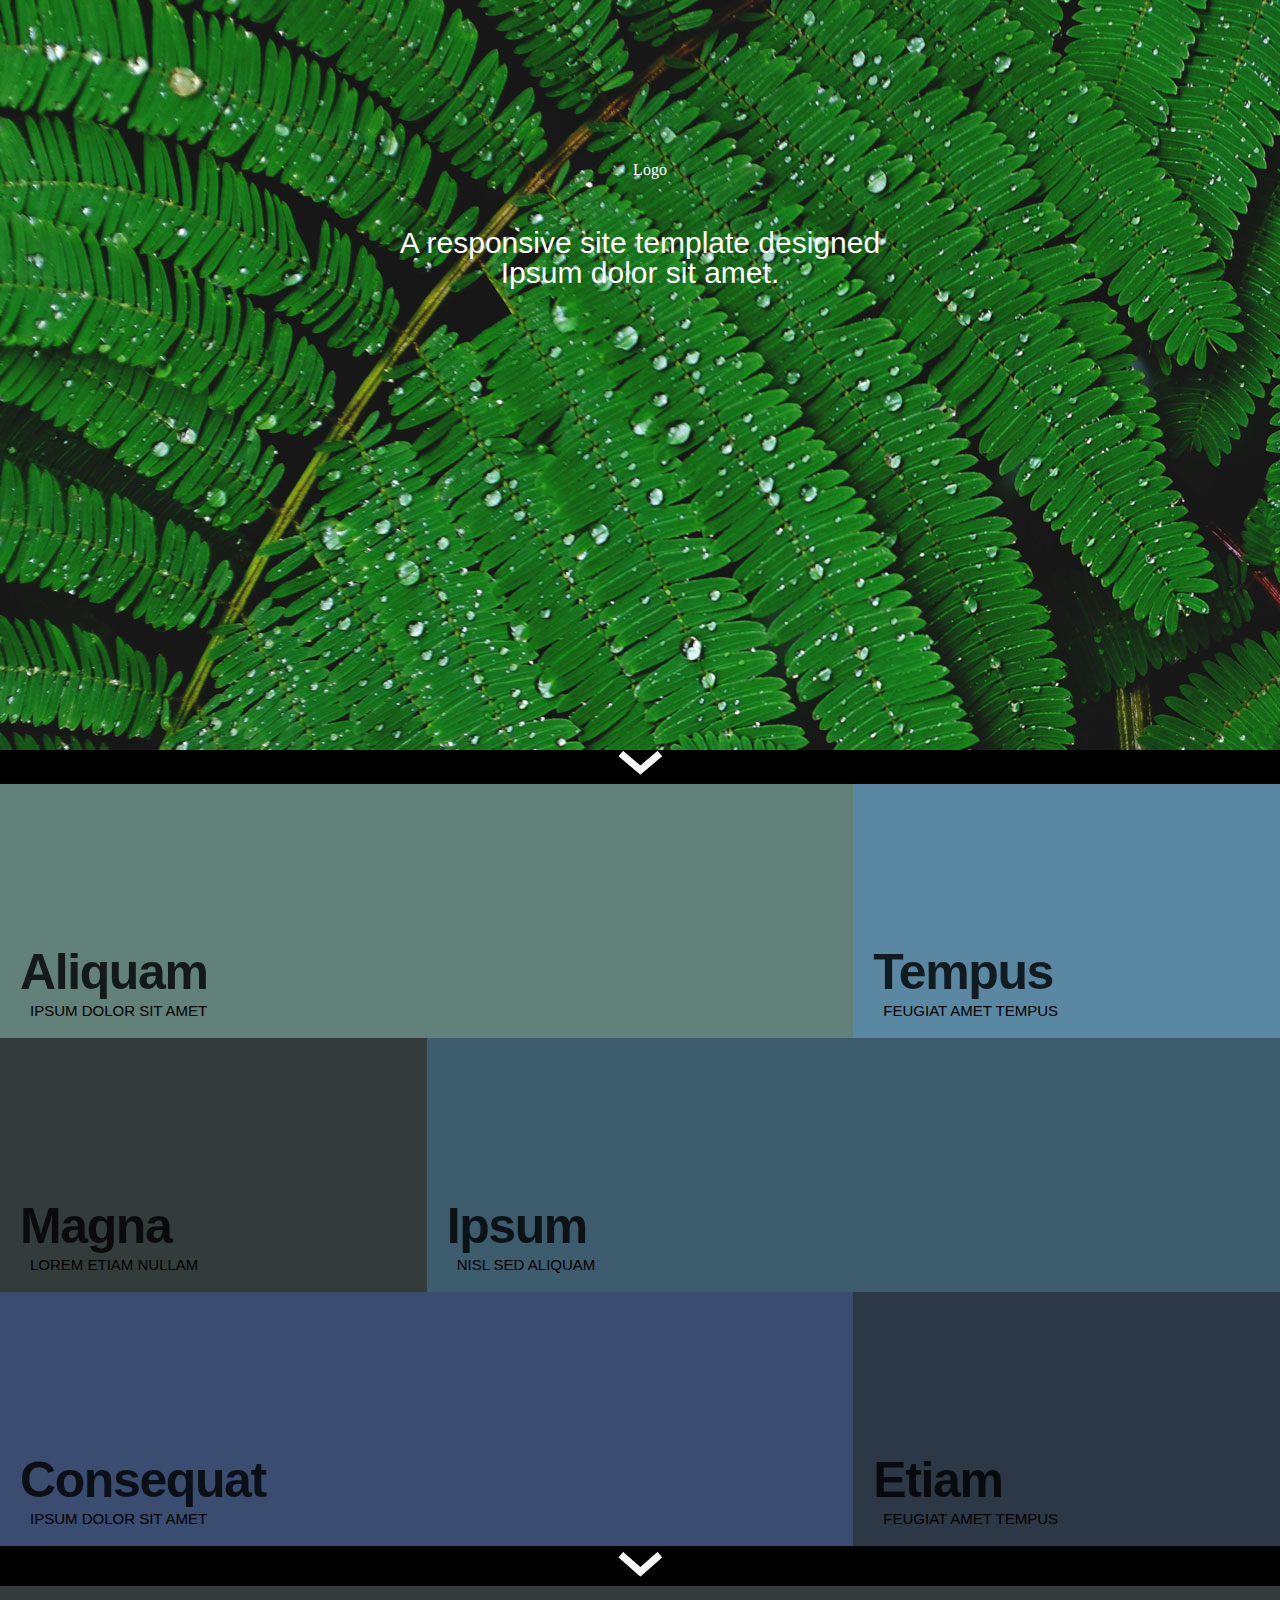
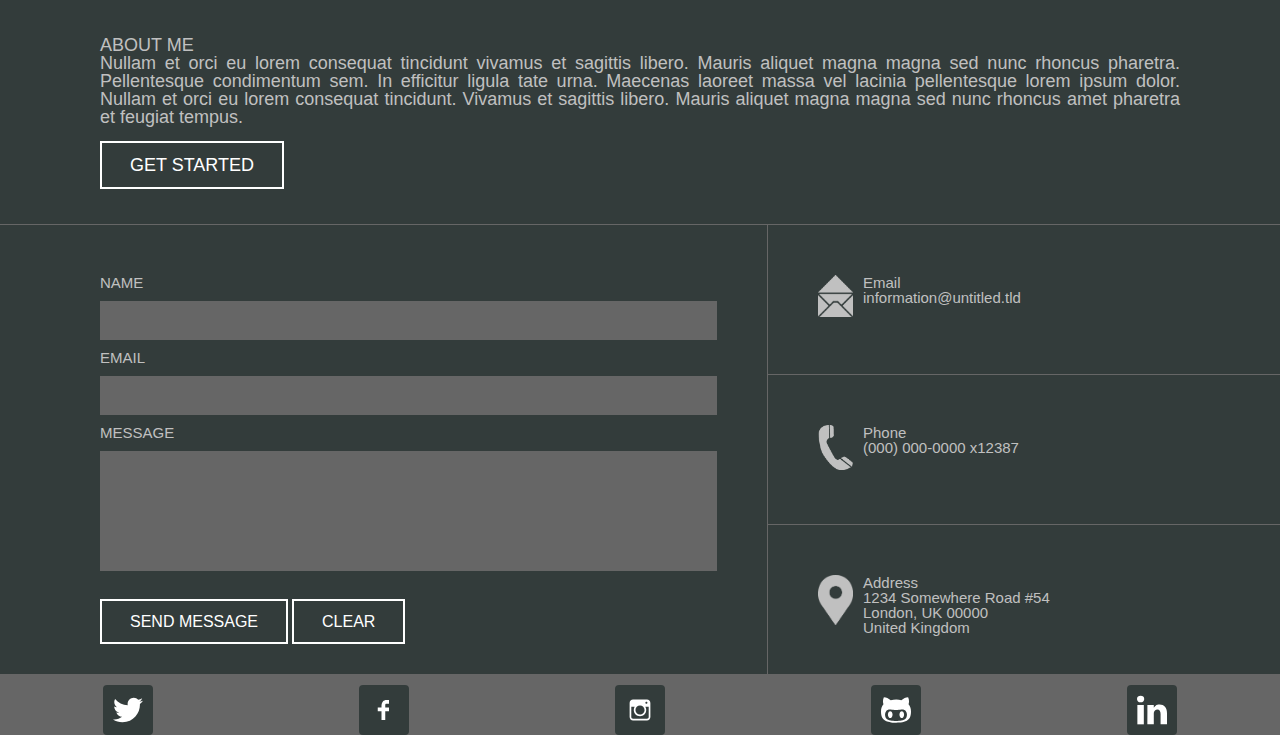
==== commit 93f4bf2c: "About" ====
--- a/index.html
+++ b/index.html
@@ -1,9 +1,5 @@
 <!DOCTYPE HTML>
-<!--
-	Forty by HTML5 UP
-	html5up.net | @ajlkn
-	Free for personal and commercial use under the CCA 3.0 license (html5up.net/license)
--->
+
 <html>
 	<head>
 		<title>index</title>
@@ -102,7 +98,7 @@
 									</header>
 									<p id="contact">Nullam et orci eu lorem consequat tincidunt vivamus et sagittis libero. Mauris aliquet magna magna sed nunc rhoncus pharetra. Pellentesque condimentum sem. In efficitur ligula tate urna. Maecenas laoreet massa vel lacinia pellentesque lorem ipsum dolor. Nullam et orci eu lorem consequat tincidunt. Vivamus et sagittis libero. Mauris aliquet magna magna sed nunc rhoncus amet pharetra et feugiat tempus.</p>
 									<ul class="actions">
-										<li><a href="landing.html" class="button button-next">Get Started</a></li>
+										<li><a href="about.html" class="button button-next">Get Started</a></li>
 									</ul>
 								</div>
 							</section>
--- a/assets/css/main.css
+++ b/assets/css/main.css
@@ -4,12 +4,10 @@
 		border: 0;
 		font-size: 100%;
 		font: inherit;
+		box-sizing: border-box;
 		
 	}
 
-	article, aside, details, figcaption, figure, footer, header, hgroup, menu, nav, section {
-		display: block;
-	}
 
 	body {
 		line-height: 1;
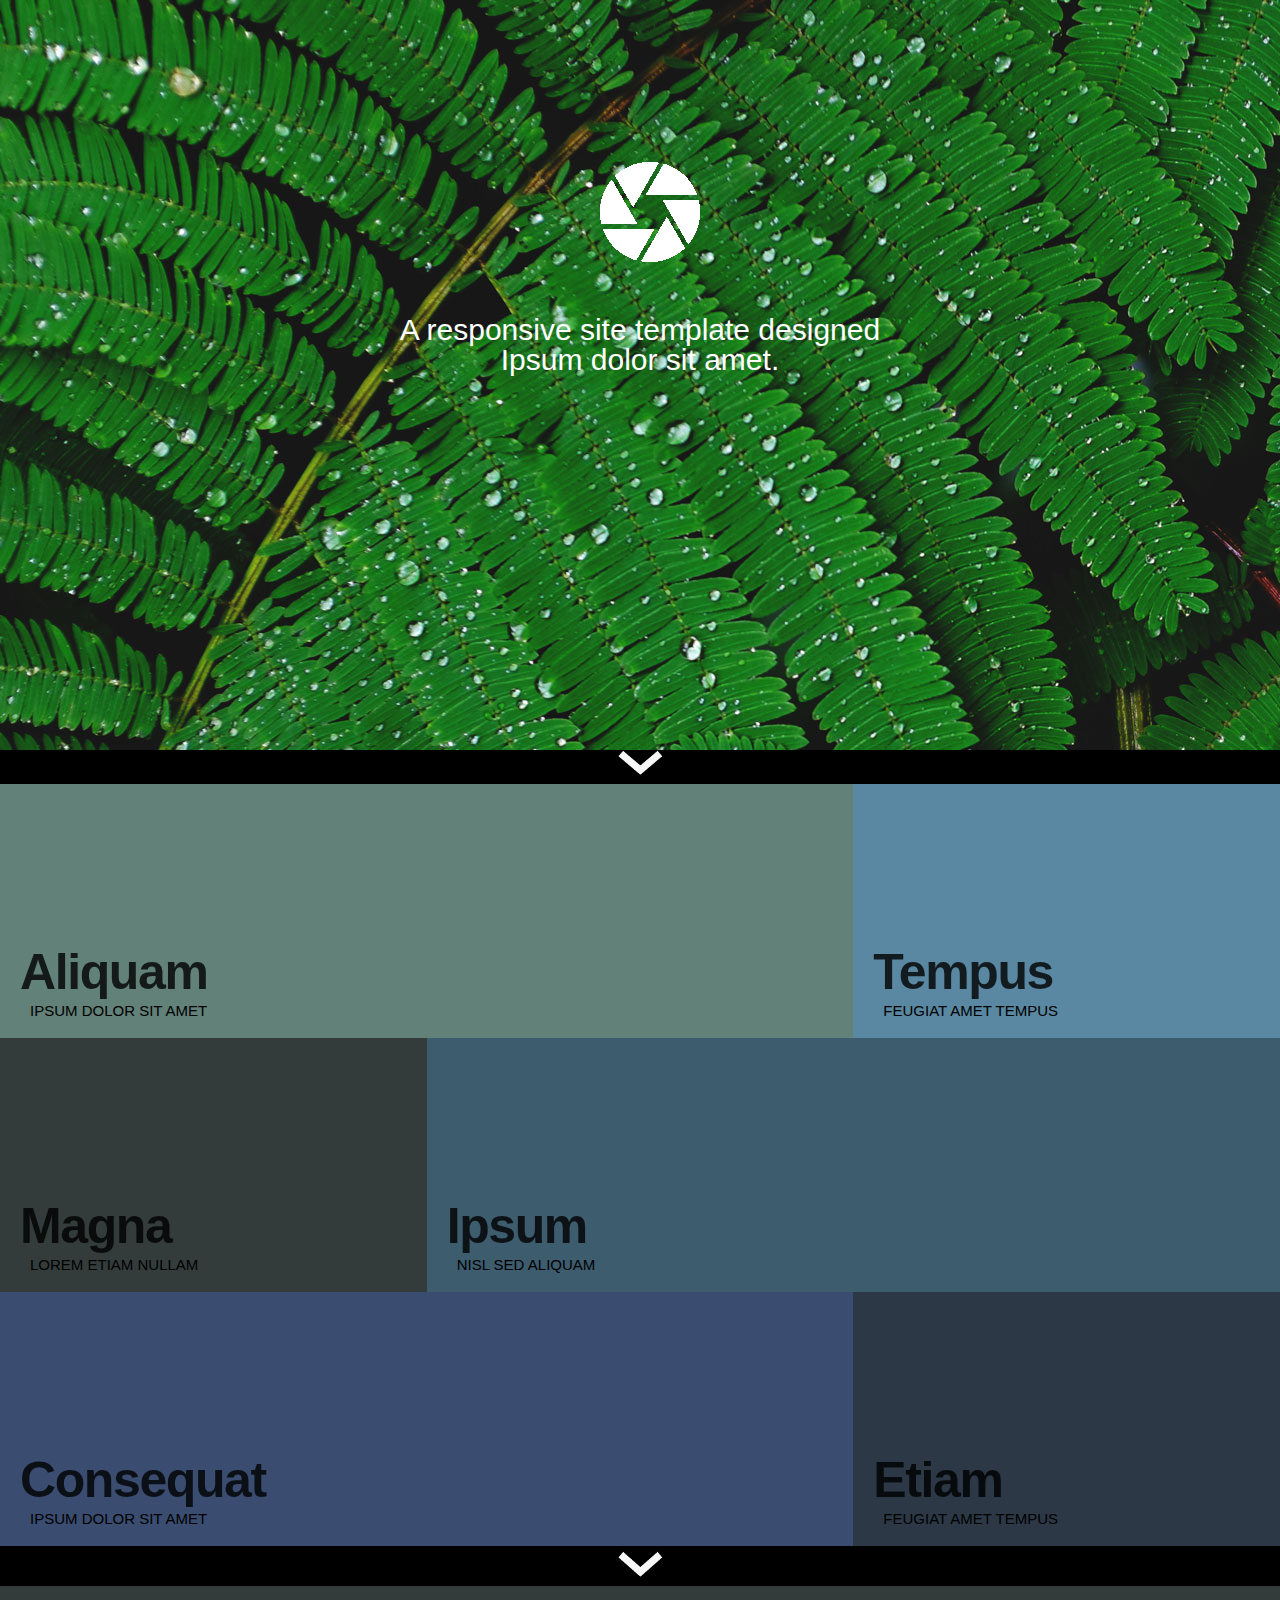
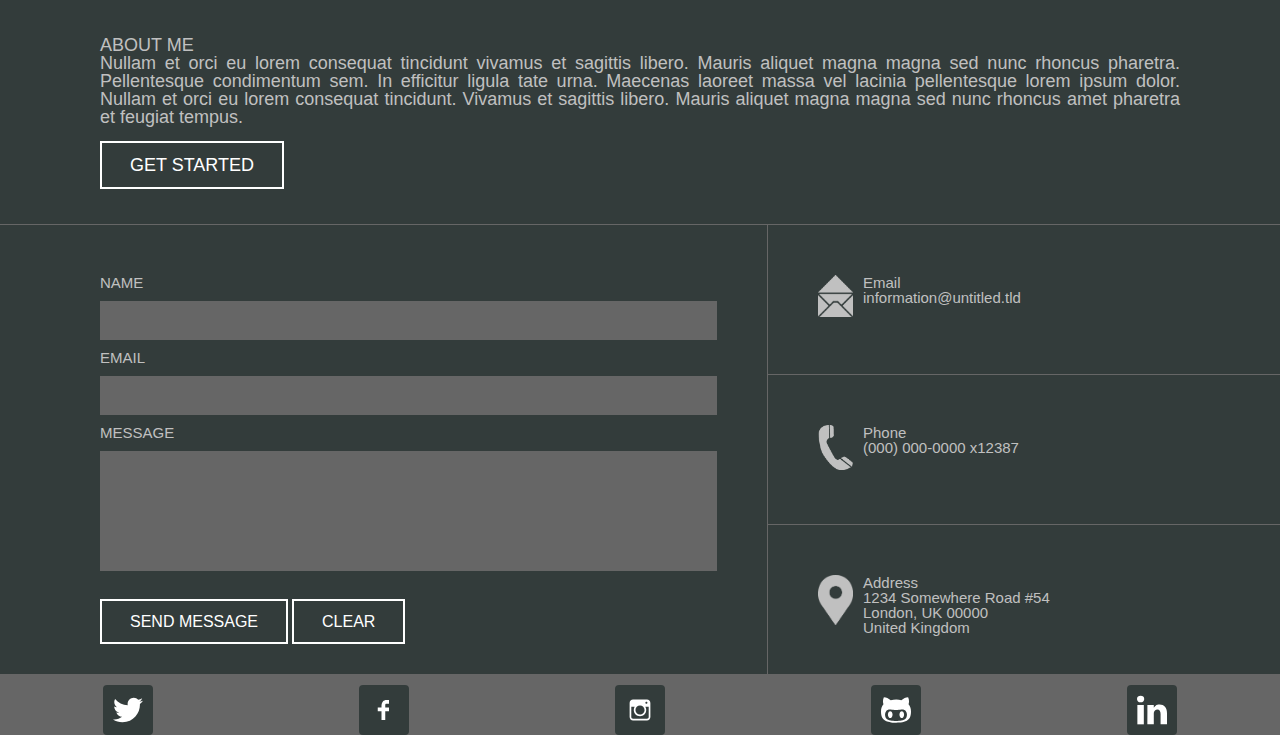
==== commit f0601454: "porfoio pages" ====
--- a/index.html
+++ b/index.html
@@ -25,7 +25,7 @@
 					<section id="banner">
 						<div class="inner">
 							<header class="major">
-								<h1>Logo</h1>
+								<a href="#" class="logo"><img src="assets/images/logo.png" alt="arrow" style="width:100px;"></a>
 							</header>
 							<div class="content">
 								<p>A responsive site template designed <br />
@@ -49,37 +49,37 @@
 
 									<div id="portfolio" class="images image01 tiles-wide">
 									<header class="major">
-										<h3><a href="landing.html" class="link">Aliquam</a></h3>
+										<h3><a href="portfolio-food.html" class="link">Aliquam</a></h3>
 										<p>Ipsum dolor sit amet</p>
 									</header>
 									</div>
 									<div class="images image02">
 									<header class="major">
-										<h3><a href="landing.html" class="link">Tempus</a></h3>
+										<h3><a href="portfolio-amimals.html" class="link">Tempus</a></h3>
 										<p>feugiat amet tempus</p>
 									</header>
 									</div>
 									<div class="images image03">
 									<header class="major">
-										<h3><a href="landing.html" class="link">Magna</a></h3>
+										<h3><a href="portfolio-face.html" class="link">Magna</a></h3>
 										<p>Lorem etiam nullam</p>
 									</header>
 									</div>
 									<div class="images image04 tiles-wide">
 									<header class="major">
-										<h3><a href="landing.html" class="link">Ipsum</a></h3>
+										<h3><a href="portfolio-fire.html" class="link">Ipsum</a></h3>
 										<p>Nisl sed aliquam</p>
 									</header>
 									</div>
 									<div class="images image05 tiles-wide">
 									<header class="major">
-										<h3><a href="landing.html" class="link">Consequat</a></h3>
+										<h3><a href="portfolio-water.html" class="link">Consequat</a></h3>
 										<p>Ipsum dolor sit amet</p>
 									</header>
 									</div>
 									<div class="images image06">
 									<header class="major">
-										<h3><a href="landing.html" class="link">Etiam</a></h3>
+										<h3><a href="portfoilo-landscape.html" class="link">Etiam</a></h3>
 										<p>Feugiat amet tempus</p>
 									</header>
 									</div>
--- a/assets/css/main.css
+++ b/assets/css/main.css
@@ -32,12 +32,14 @@
 		border-spacing: 0;
 	}
 
+
+
  
 	.home {
 		width: 100%;
 		height:750px;
 		float:left;
-		background-image:url("../images/pichome.jpg")
+		background-image:url("../images/pichome.jpg");
 	}
 
 	@media screen and (max-width: 750px) {
